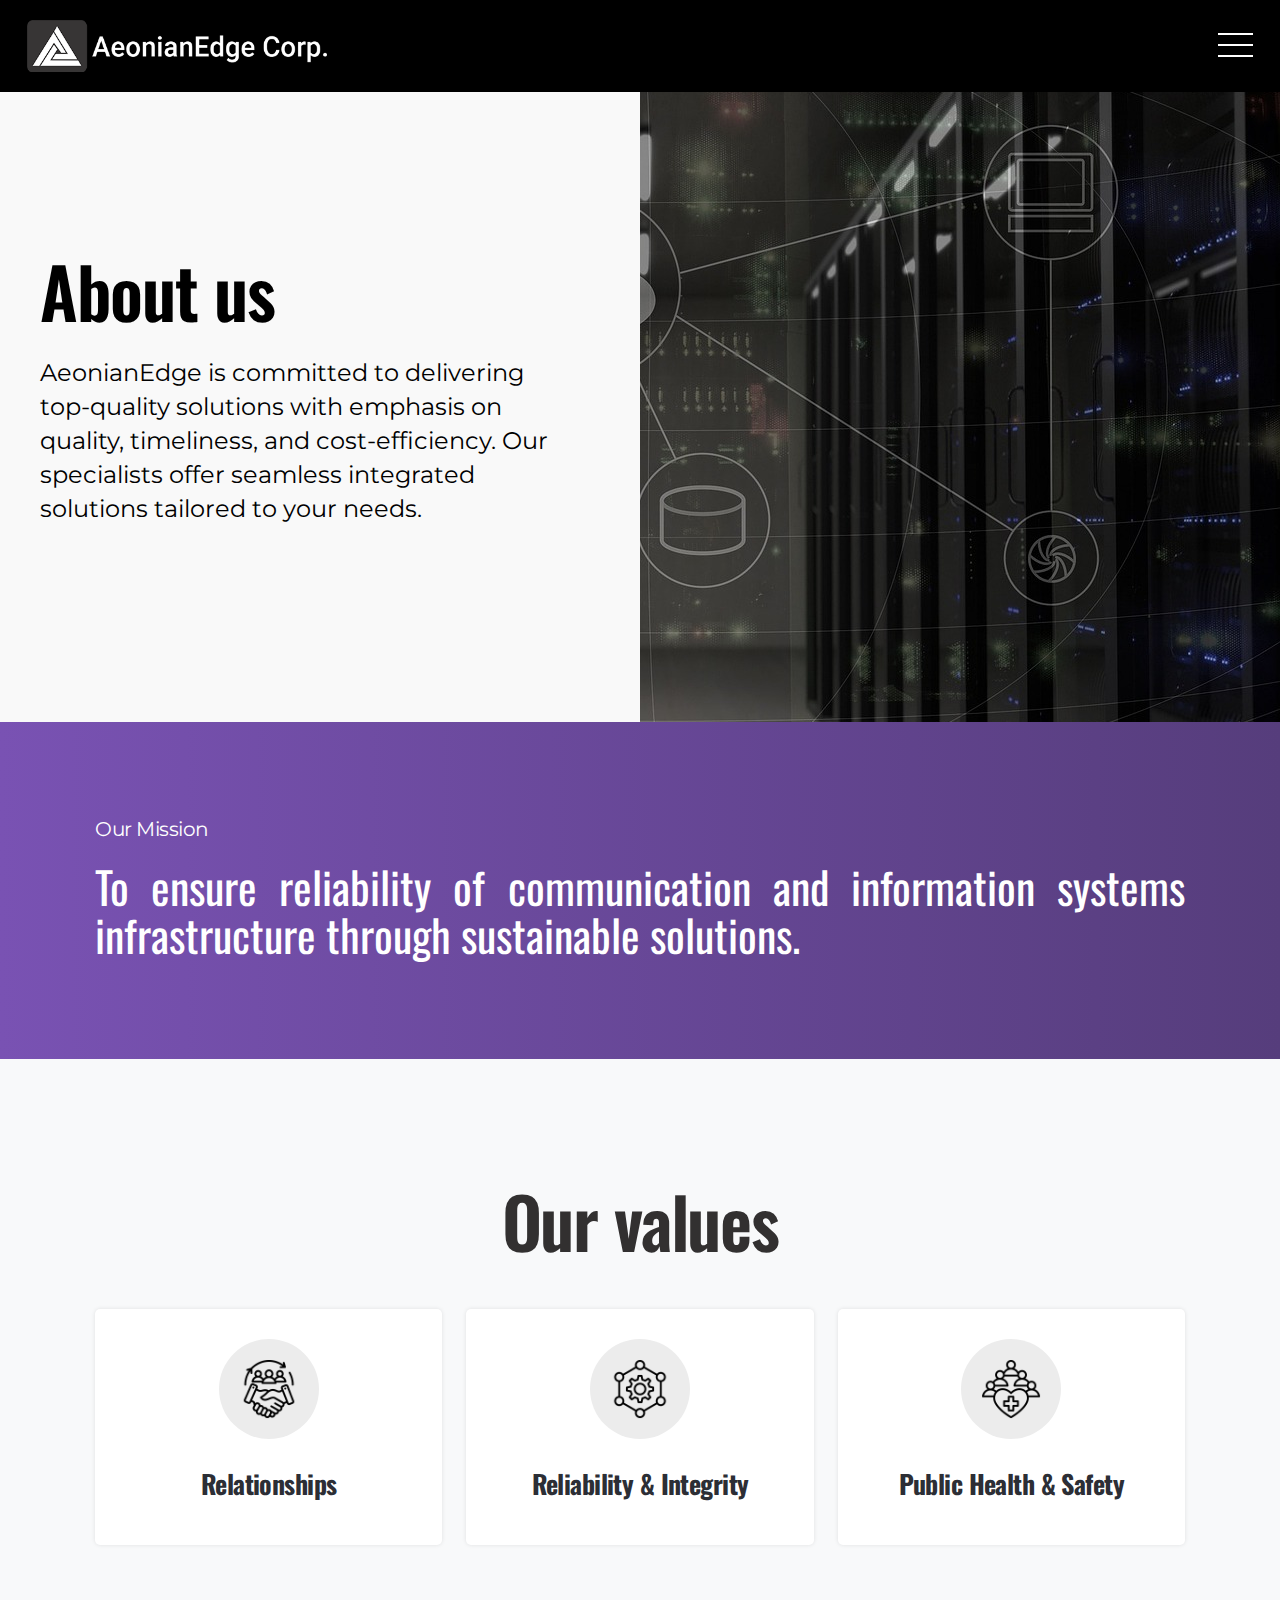
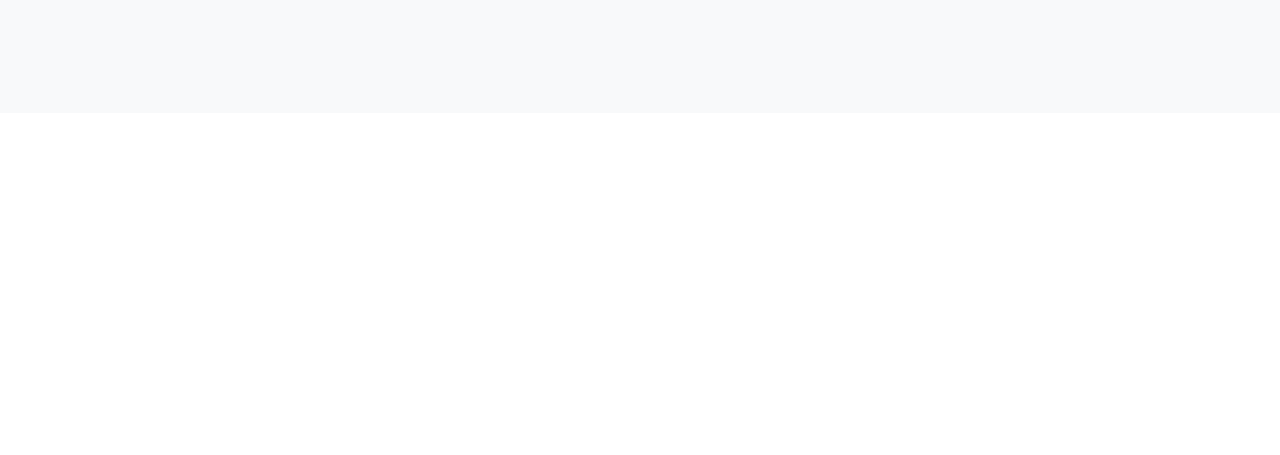
==== aboutus.html @ ddc3187a "change" ====
<!DOCTYPE html>
<html lang="en">
<head>
    <title>Aeonianedge</title>
    <meta charset="UTF-8">
    <meta name="description" content="Aeonianedge">
    <meta name="keywords" content="HTML,CSS,XML,JavaScript">
    <meta name="viewport" content="width=device-width, initial-scale=1">
    <link rel="shortcut icon" href="assets/img/favicon.png" type="image/x-icon">


    <!-- Bootstrap Css -->
    <link href="assets/css/bootstrap.min.css" rel="stylesheet">

    <!-- Gallery Css -->
    <link href="assets/css/baguetteBox.min.css" rel="stylesheet">

    <!-- Fontawesome Css -->
    <link href="assets/css/fontawesome.css" rel="stylesheet">

    <!-- Owl Carousel -->
    <link rel="stylesheet" href="assets/css/owl.theme.default.min.css">
    <link rel="stylesheet" href="assets/css/owl.carousel.min.css">


    <!--Animation Css-->
    <link href="assets/css/animate.min.css" rel="stylesheet" type="text/css">

    <!--Custom Css-->
    <link href="assets/css/style.css" rel="stylesheet" type="text/css">

</head>
<body>

<!-- Header start -->
<header class="main-header">

    <div class="header-top">
        <div class="container-fluid">
        <div class="row align-items-center">
            <div class="col-8">
                <div class="header-logo">
                    <a href="index.html">
                        <img src="assets/img/logo.png" alt="logo" class="img-fluid" width="300">
                    </a>
                </div>
            </div>
            <div class="col-4">
                <div class="header-menu-btn">
                    <div class="button_container" id="toggle">
                        <span class="top"></span><span class="middle"></span><span class="bottom"></span>
                    </div>
                </div>
            </div>
        </div>
    </div>
    </div>

    <div class="overlay" id="overlay">
        <nav class="overlay-menu">
            <ul class="menu-ul">
                <li><a class="active" href="aboutus.html">About us</a></li>
                <li><a href="projects.html">Projects</a></li>


                <li class="dropdown">
                    <a class="dropdown-toggle" type="button" id="dropdownMenuButton1" data-bs-toggle="dropdown" aria-expanded="false">
                        Sectors
                    </a>
                    <ul class="dropdown-menu" aria-labelledby="dropdownMenuButton1">
                        <li><a class="dropdown-item" href="projects.html">All</a></li>
                        <li><a class="dropdown-item" href="infrastructure.html">Infrastructure</a></li>
                        <li><a class="dropdown-item" href="project-management.html">Project Management</a></li>
                    </ul>
                </li>

                <li><a href="careers.html">Careers</a></li>
                <li><a href="contact.html">Contact Us</a></li>
            </ul>
        </nav>
    </div>
</header>
<!-- Header end -->

<!-- About Banner Section Start -->
<section class="banner-section page-banner-section">
     <div class="carousel-div wow fadeIn" style="background-image: url('assets/img/aboutus.jpg'); background-position: center center">
        <div class="carousel-content">
            <h1 class="text-white">
                About us
            </h1>
            <p class="text-white">
                AeonianEdge is committed to delivering top-quality solutions with emphasis on quality,
                timeliness, and cost-efficiency. Our specialists offer seamless integrated solutions
                tailored to your needs.
            </p>
        </div>
    </div>
</section>
<!-- Banner Section End -->

<!-- Our purpose Section -->
<section class="our-purpose-section py-70 primary-gradient">
    <div class="container">
        <div class="row">
            <div class="col-md-12">
                <div class="ops-content">
                    <p class="text-white sub-title">Our Mission</p>
                    <h2 class="text-white">
                        To ensure reliability of communication and information systems infrastructure
                        through sustainable solutions.
                    </h2>
                </div>
            </div>
        </div>
    </div>
</section>
<!-- Our purpose Start -->

<!-- Our Values Section Start -->
<section class="our-values-section bg-light py-70">
    <div class="container">
        <div class="row align-items-center mb-4 mb-md-5">
            <div class="col-md-12">
                <h2 class="title-h2 dark-title mb-4 text-center">
                    Our
                    values
                </h2>

            </div>
            <div class="col-md-12">
                <div class="row justify-content-center">

                    <div class="col-sm-6 col-md-4 mt-4">
                        <div class="our-values-card">
                        <div class="ovc-head">
                            <div class="ovc-icon">
                                <img src="assets/img/ov-icon1.png" class="img-fluid" alt="icon">
                            </div>
                            <div class="ovc-content">
                                <h3>Relationships</h3>

                            </div>
                        </div>
                    </div>
                    </div>
                    <div class="col-sm-6 col-md-4 mt-4">
                        <div class="our-values-card">
                        <div class="ovc-head">
                            <div class="ovc-icon">
                                <img src="assets/img/ov-icon2.png" class="img-fluid" alt="icon">
                            </div>
                            <div class="ovc-content">
                                <h3>Reliability & Integrity
                                </h3>

                            </div>
                        </div>
                    </div>
                    </div>
                    <div class="col-sm-6 col-md-4 mt-4">
                        <div class="our-values-card">
                        <div class="ovc-head">
                            <div class="ovc-icon">
                                <img src="assets/img/ov-icon3.png" class="img-fluid" alt="icon">
                            </div>
                            <div class="ovc-content">
                                <h3>Public Health & Safety
                                </h3>
                            </div>
                        </div>
                    </div>
                    </div>
                </div>
            </div>
        </div>

    </div>
</section>
<!-- Our Values Section End -->





<!-- Footer Section Start -->
<footer class="main-footer wow fadeInUp">
    <div class="container">
        <div class="top-footer">
            <div class="row">
                <div class="col-md-6">
                    <div class="footer-logo">
                        <a href="index.html">
                            <img src="assets/img/logo.png" width="300" class="img-fluid">
                        </a>
                    </div>
                </div>
                <div class="col-md-6">
                    <div class="footer-social">
                        <div class="footer-social-div d-flex gap-3 justify-content-end">
                            <a href="#"><i class="fab fa-linkedin"></i></a>
                        </div>
                    </div>
                </div>
            </div>
        </div>
        <div class="bottom-footer">
            <div class="footer-link">
                <div class="row">
                    <div class="col-md-4">
                        <ul class="footer-link-ul">
                            <li><a href="careers.html">Careers</a></li>
                            <li><a href="contact.html">Contact Us</a></li>
                        </ul>
                    </div>
                    <div class="col-md-8">
                        <p class="text-white address-tag text-center text-md-end mt-2 mt-md-0">
                            <i class="fas fa-map-marker-alt me-2"></i> 74 Hepscott Terrace, Toronto, Ontario, M1W 1E1
                        </p>
                    </div>
                </div>
            </div>
            <div class="bottom-term-div">
                <div class="row">
                    <div class="col-md-12">
                        <ul class="footer-link-ul">
                            <li>© aeonianedge 2024</li>

                        </ul>
                    </div>

                </div>
            </div>
        </div>
    </div>
</footer>
<!-- Footer Section End -->

</body>

<script src="assets/js/jquery-3.6.0.js"></script>
<script src="assets/js/baguetteBox.min.js"></script>
<script src="assets/js/bootstrap.bundle.min.js"></script>
<script src="assets/js/owl.carousel.min.js"></script>
<script src="assets/js/wow.min.js"></script>
<script src="assets/js/custom.js"></script>


</html>
---- assets/css/baguetteBox.min.css ----
/*!
 * baguetteBox.js
 * @author  feimosi
 * @version 1.8.1
 * @url https://github.com/feimosi/baguetteBox.js
 */#baguetteBox-overlay{display:none;opacity:0;position:fixed;overflow:hidden;top:0;left:0;width:100%;height:100%;z-index:1000000;background-color:#222;background-color:rgba(0,0,0,.8);-webkit-transition:opacity .5s ease;transition:opacity .5s ease}#baguetteBox-overlay.visible{opacity:1}#baguetteBox-overlay .full-image{display:inline-block;position:relative;width:100%;height:100%;text-align:center}#baguetteBox-overlay .full-image figure{display:inline;margin:0;height:100%}#baguetteBox-overlay .full-image img{display:inline-block;width:auto;height:auto;max-height:100%;max-width:100%;vertical-align:middle;-moz-box-shadow:0 0 8px rgba(0,0,0,.6);box-shadow:0 0 8px rgba(0,0,0,.6)}#baguetteBox-overlay .full-image figcaption{display:block;position:absolute;bottom:0;width:100%;text-align:center;line-height:1.8;white-space:normal;color:#ccc;background-color:#000;background-color:rgba(0,0,0,.6);font-family:sans-serif}#baguetteBox-overlay .full-image:before{content:"";display:inline-block;height:50%;width:1px;margin-right:-1px}#baguetteBox-slider{position:absolute;left:0;top:0;height:100%;width:100%;white-space:nowrap;-webkit-transition:left .4s ease,-webkit-transform .4s ease;transition:left .4s ease,-webkit-transform .4s ease;transition:left .4s ease,transform .4s ease;transition:left .4s ease,transform .4s ease,-webkit-transform .4s ease,-moz-transform .4s ease}#baguetteBox-slider.bounce-from-right{-webkit-animation:bounceFromRight .4s ease-out;animation:bounceFromRight .4s ease-out}#baguetteBox-slider.bounce-from-left{-webkit-animation:bounceFromLeft .4s ease-out;animation:bounceFromLeft .4s ease-out}@-webkit-keyframes bounceFromRight{0%,100%{margin-left:0}50%{margin-left:-30px}}@keyframes bounceFromRight{0%,100%{margin-left:0}50%{margin-left:-30px}}@-webkit-keyframes bounceFromLeft{0%,100%{margin-left:0}50%{margin-left:30px}}@keyframes bounceFromLeft{0%,100%{margin-left:0}50%{margin-left:30px}}.baguetteBox-button#next-button,.baguetteBox-button#previous-button{top:50%;top:calc(50% - 30px);width:44px;height:60px}.baguetteBox-button{position:absolute;cursor:pointer;outline:0;padding:0;margin:0;border:0;-moz-border-radius:15%;border-radius:15%;background-color:#323232;background-color:rgba(50,50,50,.5);color:#ddd;font:1.6em sans-serif;-webkit-transition:background-color .4s ease;transition:background-color .4s ease}.baguetteBox-button:focus,.baguetteBox-button:hover{background-color:rgba(50,50,50,.9)}.baguetteBox-button#next-button{right:2%}.baguetteBox-button#previous-button{left:2%}.baguetteBox-button#close-button{top:20px;right:2%;right:calc(2% + 6px);width:30px;height:30px}.baguetteBox-button svg{position:absolute;left:0;top:0}.baguetteBox-spinner{width:40px;height:40px;display:inline-block;position:absolute;top:50%;left:50%;margin-top:-20px;margin-left:-20px}.baguetteBox-double-bounce1,.baguetteBox-double-bounce2{width:100%;height:100%;-moz-border-radius:50%;border-radius:50%;background-color:#fff;opacity:.6;position:absolute;top:0;left:0;-webkit-animation:bounce 2s infinite ease-in-out;animation:bounce 2s infinite ease-in-out}.baguetteBox-double-bounce2{-webkit-animation-delay:-1s;animation-delay:-1s}@-webkit-keyframes bounce{0%,100%{-webkit-transform:scale(0);transform:scale(0)}50%{-webkit-transform:scale(1);transform:scale(1)}}@keyframes bounce{0%,100%{-webkit-transform:scale(0);-moz-transform:scale(0);transform:scale(0)}50%{-webkit-transform:scale(1);-moz-transform:scale(1);transform:scale(1)}}
---- assets/css/style.css ----
/*@import url('https://fonts.googleapis.com/css2?family=Volkhov:ital,wght@0,400;0,700;1,400;1,700&display=swap');*/
@import url('https://fonts.googleapis.com/css2?family=Inter:wght@100..900&display=swap');
@import url('https://fonts.googleapis.com/css2?family=Montserrat:ital,wght@0,100..900;1,100..900&display=swap');
@import url('https://fonts.googleapis.com/css2?family=Oswald:wght@200..700&display=swap');
:root {
    --primary-color: #7952b3;
    --secondary-color: #DBDBDB;
    --dark-color: #323030;
    --lightbg-color: #ececec;
    --primary-font: 'Montserrat', sans-serif;
    /*--secondart-font: 'Volkhov', serif;*/
    --secondart-font: "Oswald", sans-serif;;
    /*--secondart-font: 'Inter', sans-serif;*/
    --section-gradient: linear-gradient(90deg,#0164A7 0%,#1C355E 100%);
}

body {
    background-color: #ffffff;
    color: #2c2e35;
    font-family: var(--primary-font);
    font-weight: 400;
    font-size: 16px;
    line-height: 24px;
}
.secondary-font {
    font-family: var(--secondart-font);
}
.primary-gradient {
    background: linear-gradient(90deg,#7952b3 0%,#563d7c 100%);
}
.bg-light {
    background-color: var(--lightbg-color);
}
* {
    margin: 0;
    padding: 0;
    border: 0;
}
a {
    text-decoration: none;
}
a,a:focus {
    outline: 0;
}
ul {
    margin: 0;
    padding: 0;
}
p {
    margin: 0;
}
.dark-title {
    color: var(--dark-color)!important;
}
.light {
    font-weight: 300!important;
}
.regular {
    font-weight: 400!important;
}
.medium {
    font-weight: 500!important;
}
.semibold {
    font-weight: 600!important;
}
.bold {
    font-weight: 700!important;
}
.font-13 {
    font-size: 13px!important;
}
.font-14 {
    font-size: 14px!important;
}
.secondary-bg {
    background-color: var(--secondary-color);
}
.secondary-color {
    color: var(--secondary-color)!important;
}
.text-black {
    color: #000000!important;
}
.top-page-padding {
    padding-top: 135px;
}
.btn-white {
    background-color: #ffffff;
    padding: 12px 30px;
}
.btn-white:hover {
    background-color: #000000;
    color:#ffffff;
}
.btn-custom-outline {
    background-color: #DEA52C;
    padding: 12px 30px;
    color: #ffffff;
    border: 1px solid #ffffff;
}
.default-padding {
    padding: 70px 0;
}
h1, h2, h3, h4, h5, h6 {
    margin: 0;
    font-family: var(--secondart-font);
    font-weight: 600!important;
}
.hover:hover {
    color: var(--primary-color) !important;
}
.pb-top {
    border-top: 5px solid var(--primary-color);
}
.form-control {
    background-color: #ffffff;
}


input.form-control, select.form-control {
    height: 50px;
}

select {
    background-image: url("../img/select-arrow.svg");
    background-size: 15px;
    background-position: right 15px center;
    background-repeat: no-repeat;
    height: 50px;
}
/* Header Start */

.main-header {
    padding: 20px 15px;
    position: relative;
    top: 0;
    z-index: 99;
    left: 0;
    right: 0;
    background-color: #000000;
}
.main-header .container a {
    display: inline-block;
    position: relative;
    text-align: center;
    color: #000000;
    text-decoration: none;
    font-size: 20px;
    overflow: hidden;
    top: 5px;
}
.main-header  .container a:after {
    content: '';
    position: absolute;
    background: #000000;
    height: 2px;
    width: 0%;
    transform: translateX(-50%);
    left: 50%;
    bottom: 0;
    transition: .35s ease;
}
.container a:hover:after, .container a:focus:after, .container a:active:after {
    width: 100%;
}



.main-header  .button_container {
    position: relative;
    top: 0;
    right: 0;
    height: 27px;
    width: 35px;
    cursor: pointer;
    z-index: 100;
    transition: opacity .25s ease;
    margin-left: auto;
}
.main-header  .button_container:hover {
    opacity: .7;
}
.main-header  .button_container.active .top {
    transform: translateY(11px) translateX(0) rotate(45deg);
    background: #FFF;
}
.main-header  .button_container.active .middle {
    opacity: 0;
    background: #FFF;
}
.main-header  .button_container.active .bottom {
    transform: translateY(-11px) translateX(0) rotate(-45deg);
    background: #FFF;
}
.main-header .button_container span {
    background: #ffffff;
    border: none;
    height: 2px;
    width: 100%;
    position: absolute;
    top: 0;
    left: 0;
    transition: all .35s ease;
    cursor: pointer;
}
.main-header  .button_container span:nth-of-type(2) {
    top: 11px;
}
.main-header  .button_container span:nth-of-type(3) {
    top: 22px;
}

.main-header .overlay {
    position: fixed;
    background: #323030;
    top: 0;
    right: 0;
    width: 100%;
    height: 0;
    opacity: 0;
    visibility: hidden;
    transition: opacity .35s, visibility .35s, width .35s;
    overflow: hidden;

}
.main-header .overlay-menu {
    padding: 100px 20px 0 20px;
    overflow-y: scroll;
}
.main-header .overlay.open {
    opacity: 1;
    visibility: visible;
    height: 100%;
    max-width: 500px;
    overflow: auto;
    box-shadow: 0 0 10px 0 rgba(0,0,0,0.9);
    padding: 25px;
}
.custom-link {
    position: absolute;
    left: 0;
    top: 0;
    bottom: 0;
    z-index: 1;
    right: 0;
    background-color: transparent;
}
.project-text h2 .text-white {
    position: relative;
    z-index: 2;
}
/*.main-header ul li::after {
    content: "";
    background: var(--primary-color);
    !*opacity: .3;*!
    position: absolute;
    bottom: 0;
    left: 0;
    max-width: 0;
    height: 3px;
    width: 0;
    margin: auto;
    display: block;
    right: 0;
}
.main-header ul li:hover:after {
    max-width: 400px;
    width: 100%;
    transition: 0.3s;
}*/
.main-header  .overlay.open li {
    animation: fadeInRight .5s ease forwards;
    animation-delay: .35s;
}
.main-header  .overlay.open li:nth-of-type(2) {
    animation-delay: .4s;
}
.main-header  .overlay.open li:nth-of-type(3) {
    animation-delay: .45s;
}
.main-header  .overlay.open li:nth-of-type(4) {
    animation-delay: .50s;
}

.main-header .overlay .menu-ul {
    list-style: none;
    padding: 0;
    margin: 0 auto;
    display: block;
    position: relative;
    height: auto;
}
.main-header .overlay ul li a {
    display: block;
}
.main-header .overlay .menu-ul .active {
    color: var(--primary-color);
    background-color: transparent;
}
.main-header .overlay ul li {
    position: relative;
    display: block;
    margin-bottom: 10px;
    padding: 10px 0 20px 0;
    position: relative;
    text-align: left;
}
.main-header .overlay ul li a::before {
    content: "";
    width: 100%;
    background-color: transparent;
    position: absolute;
    left: 0;
    bottom: 0;
    border-radius: 0;
    height: 3px;
    margin: 0;
    transition: 0.3s;
}
.main-header .overlay ul li a::after {
    content: "";
    width: 0;
    background-color: rgba(255,255,255,0.2);
    position: absolute;
    left: 0;
    bottom: 0;
    border-radius: 0;
    height: 3px;
    border: none;
    margin: 0;
    transition: 0.3s;
}
.main-header .overlay ul li a:hover:after {
    background-color: var(--primary-color);
    width: 100%;
    transition: 0.3s;
}
.main-header .overlay ul li a.active:after {
    background-color: var(--primary-color);
    width: 100%;
}
.main-header .overlay ul li.dropdown::after {
    display: inline-block;
    content: "";
    font-family: 'Font Awesome 5 Free';
    font-weight: 900;
    color: rgba(255,255,255,0.2);
    position: absolute;
    right: 0;
    font-size: 20px;
    top: 12px;
}
.main-header .overlay ul li:hover.dropdown::after {
    color: var(--primary-color);
}
.main-header .overlay ul li.dropdown ul li {
    border-bottom: none;
}
.main-header .overlay ul li a {
    color: #fff;
    font-family: "Montserrat",sans-serif;
    font-size: 24px;
    line-height: 1.3076923077;
    font-weight: 400;
    letter-spacing: -.5px;
    text-transform: uppercase;
}
.main-header .overlay ul li a:hover {
    color: var(--primary-color);
}
.main-header .dropdown-menu {
    background-color: transparent;
    position: relative !important;
    transform: translate(0px, 0px) !important;
    border: none;
}
.main-header ul li li {
    padding: 3px 0 3px 0 !important;
}
.main-header ul li .dropdown-menu li a {
    font-size: 1.375rem;
    line-height: 28px;
    letter-spacing: -.41px;
    text-transform: none;
    padding: 0;
}
.main-header ul li .dropdown-menu li a:hover {
    background-color: transparent;
    color: var(--primary-color);
}
.main-header .overlay ul li.dropdown ul li:last-child a:before {
    display: none;
}
.main-header .overlay ul li.dropdown ul li:last-child a:after {
    display: none;
}
.fixed-header {
    position: fixed;
    background-color: #000000;
    padding: 25px 30px;
    z-index: 99999;
    border-bottom: 2px solid var(--dark-color);
}
.fixed-header .header-logo {
    max-width: 200px;
}
@keyframes fadeInRight {
    0% {
        opacity: 0;
        left: 20%;
    }
    100% {
        opacity: 1;
        left: 0;
    }
}
/* Header End */

.banner-section .owl-theme .owl-dots .owl-dot span {
    width: 14px;
    height: 14px;
    background-color: transparent;
    border: 1px solid #ffffff;
}
.banner-section .owl-theme .owl-dots {
    position: absolute;
    left: 68px;
    bottom: 5%;
    display: flex;
    /* justify-content: end; */
    right: 0;
    padding: 0 25px;
}
.banner-section .owl-theme .owl-dots .active span {
    background-color: #ffffff;
}

.page-banner-section .carousel-div {
    height: 70vh;
}
.carousel-div {
    height: 100vh;
    background-size: cover;
    background-position: bottom right;
    background-repeat: no-repeat;
    position: relative;
}

.carousel-div::after {
    content: "";
    background: #000;
    opacity: .7;
    height: 100%;
    position: absolute;
    top: 0;
    left: 0;
    right: 0;
}
.carousel-content h1 {
    font-size: 70px;
    font-weight: 400;
    letter-spacing: -1.31px;
    line-height: 82px;
    margin-bottom: 25px;
}
.carousel-content h1 span {
    margin-bottom: 0;
    display: inline-block;
    background-color: #ffffff;
    color: var(--dark-color);
    padding: 0 10px 5px;
    margin-top: 10px;
}
.carousel-content p {
    font-size: 24px;
    letter-spacing: 0;
    line-height: 34px;
    max-width: 90%;
    margin-bottom: 40px;
}
.home-banner-section .carousel-content p {
    font-size: 24px;
    letter-spacing: 0;
    line-height: 34px;
    max-width: 500px;
    margin-bottom: 40px;
}
.slider-btn {
    position: relative;
    font-size: 12px;
    letter-spacing: .5px;
    line-height: 29.5px;
    text-transform: uppercase;
    padding-right: 20px;
    color: #ffffff;
    background-color: var(--primary-color);
    padding: 10px 19px;
    border-radius: 5px;
}
.slider-btn:after {
    content: "\f054";
    font-family: 'Font Awesome 5 Free';
    font-weight: 900;
    margin-left: 10px;
}
.slider-btn:hover {
    color: #ffffff;
}
.carousel-content {
    height: 100%;
    display: flex;
    flex-direction: column;
    align-items: center;
    justify-content: center;
    padding: 60px 30px 60px 40px;
    max-width: 100%;
    /* background-color: rgba(0,0,0,0.5); */
    position: relative;
    z-index: 1;
    text-align: center;
}
.home-banner-section .carousel-content {
    height: 100%;
    display: flex;
    flex-direction: column;
    align-items: start;
    justify-content: center;
    padding: 60px 30px 60px 100px;
    max-width: 100%;
    /* background-color: rgba(0,0,0,0.5); */
    position: relative;
    z-index: 1;
    text-align: left;
}
.section-btn {
    position: relative;
    font-size: 12px;
    letter-spacing: .5px;
    line-height: 29.5px;
    text-transform: uppercase;
    padding-right: 20px;
    color: #ffffff;
}
.section-btn:after {
    content: "\f054";
    font-family: 'Font Awesome 5 Free';
    font-weight: 900;
    margin-left: 10px;
}
.sub-title {
    padding-top: 15px;
    color: #fff;
    font-size: 20px;
    line-height: 1.2916666667;
    letter-spacing: -.48px;
    margin-bottom: 20px;
}
.ops-content h2 {
    font-size: 44px;
    line-height: 48px;
    /* letter-spacing: -.94px; */
    margin-bottom: 20px;
    font-weight: 400 !important;
    text-align: justify;
}

.py-70 {
    padding: 120px 0;
}
.our-purpose-section {
    padding: 80px 0;
}
.title-h2 {
    font-size: 70px;
    line-height: 1.1714285714;
    letter-spacing: -1.31px;
    color: var(--dark-color);
}
.section-btn {
    background-color: var(--primary-color);
    padding: 15px 15px;
    border-radius: 5px;
}
.section-btn:hover {
    color: #ffffff;
}
.feature-project-section {
    background-color: var(--dark-color);
}
.project-card {
    position: relative;
    height: 380px;
    overflow: hidden;
}
a .project-card:hover .project-text h2 .custom-text-link {
    color: var(--primary-color)!important;
}
a .project-card:hover .project-text h2 {
    color: var(--primary-color)!important;
}
.project-img {
    height: 100%;
}
.project-img img{
    height: 100%;
    width: 100%;
    object-fit: cover;
}
.main-header .overlay ul li.dropdown ul a {
    padding-bottom: 0;
    font-size: 18px;

}
.main-header .overlay ul li.dropdown ul li:last-child {
    margin-bottom: 0;
}
.main-header .overlay ul li.dropdown ul {
    padding-bottom: 0;
}
.project-card:hover .project-img img {
    -webkit-transform: scale(1.07);
    -ms-transform: scale(1.07);
    transform: scale(1.07);
    -webkit-transition: 0.1s ease-out;
    transition: 0.1s ease-out;
    -webkit-transition-delay: 0s;
    transition-delay: 0s;
}

.project-card .project-text {
    position: absolute;
    bottom: 0;
    left: 0;
    width: 100%;
    -webkit-transition: all 0.25s ease-in-out;
    transition: all 0.25s ease-in-out;
    -webkit-transform: translateY(36px);
    -ms-transform: translateY(36px);
    transform: translateY(0);
    z-index: 200;
    padding: 32px 32px 12px 32px;
}
.project-card:hover .project-text {
    -webkit-transform: translateY(0);
    -ms-transform: translateY(0);
    transform: translateY(0);
}
.project-text .project-category {
    display: block;
    font-size: 20px;
    line-height: 1.5;
    color: #fff;
    margin-bottom: 16px;
}

.project-text h2 {
    margin-bottom: 16px;
    min-height: 64px;
    font-size: 26px;
    letter-spacing: -1px;
}
.project-text h2 a:hover {
    color: var(--primary-color)!important;
}
.view-project-btn {
    position: relative;
    font-size: 12px;
    letter-spacing: .5px;
    line-height: 29.5px;
    text-transform: uppercase;
    padding-right: 20px;
    color: #ffffff;
}
.view-project-btn:after {
    content: "\f054";
    font-family: 'Font Awesome 5 Free';
    font-weight: 900;
    margin-left: 10px;
}
.project-card::after {
    content: "";
    position: absolute;
    bottom: 0;
    left: 0;
    right: 0;
    height: 100%;
    /*background: -webkit-gradient(linear,left bottom,left top,color-stop(0,#000),to(transparent));*/
    background: rgba(0,0,0,0.5);
}
.wwd-card {
    background-color: #ffffff;
    padding: 30px;
    display: flex;
    gap: 25px;
    height: 100%;
    border-radius: 15px;
    /* border: 2px solid var(--primary-color); */
    /*box-shadow: 0 0 10px 0 rgba(0,0,0,0.1);*/
    flex-direction: column;
}
.wwd-content h3 {
    font-weight: 600;
    margin-bottom: 15px;
    text-align: left;
    font-size: 34px;
}
.wwd-content p {
    text-align: left;

}
.wwd-icon {
    flex: 0 0 90px;
    width: 90px;
    background-color: var(--primary-color);
    height: 90px;
    border-radius: 10px;
    margin: 0;
    padding: 10px;
    align-items: center;
    justify-content: center;
    display: flex;
    border-radius: 50%;
    border: 2px solid var(--primary-color);
}
.wwd-icon img {
    width: 50px;
     -webkit-filter: invert(100%);
     filter: invert(100%);
}
.social-div a {
    font-size: 34px;
}
.publication-content .h4 {
    border-top: solid 1px #fff;
    padding-top: 15px;
    font-size: 24px;
    line-height: 1.2916666667;
    color: #fff;
    font-weight: 600;
    display: block;
    margin-bottom: 30px;
}
.publication-content h2 {
    font-size: 70px;
    line-height: 1.1714285714;
    letter-spacing: -1.31px;
    margin-bottom: 30px;
}
.publication-section {
    background-size: cover;
    background-position: center center;
    background-repeat: no-repeat;
    position: relative;
    padding-top: 150px;
    padding-bottom: 70px;
}
.publication-section::before {
    content: "";
    background: #000;
    opacity: .4;
    z-index: 0;
    height: 100%;
    width: 100%;
    position: absolute;
    left: 0;
    top: 0;
}
.form-btn-div .btn {
    height: 50px;
}
.contact-form {
    max-width: 500px;
}
.acc-img {
    background-color: #fff;
    padding: 15px;
    border-radius: 5px;
    border: 1px solid #d9d9d9;
    overflow: hidden;
}
.acc-img img {
    width: 200px;
    margin: auto;
    display: block;
}
.main-footer {
    padding: 70px 0;
    background-color: #000000;
}
ul.footer-link-ul {
    display: flex;
    gap: 20px;
}
.footer-link-ul li {
    display: block;
    font-size: 14px;
    color: #ffffff;
    position: relative;
}
.footer-link-ul li::after {
    content: "";
    width: 3px;
    height: 3px;
    background-color: #fff;
    position: absolute;
    right: -12px;
    margin: auto;
    border-radius: 50%;
    display: block;
    bottom: 0;
    top: 0;
}
.footer-link-ul li:last-child:after {
    display: none;
}
.footer-link-ul {
    color: #ffffff;
    font-size: 14px;
}
.footer-link-ul a {
    color: #ffffff;
}
.footer-link-ul a:hover {
    color: var(--primary-color);
}
.main-footer .bottom-footer {
    margin-top: 20px;
    padding-top: 40px;
    border-top: solid 1px #fff;
}
.bottom-term-div {
    padding-top: 40px;
}
.footer-social-div a {
    width: 50px;
    height: 50px;
    background-color: #fff;
    color: #000000;
    display: flex;
    align-items: center;
    justify-content: center;
    border-radius: 50%;
    font-size: 32px;
    flex: 0 0 50px;
}
.footer-social-div a:hover {
    background-color: var(--primary-color);
    color: #ffffff;
}

.our-values-section {
    background-color: var(--bs-secondary);
}
.our-values-card {
    background-color: #ffffff;
    padding: 30px;
    height: 100%;
    border-radius: 5px;
    margin: 0;
    text-align: center;
    box-shadow: 0 0 4px 0 rgba(0,0,0,0.1);
}

.ovc-content p {
    font-size: 21px;
    line-height: 1.1904761905;
}
.ovc-content h3 {
    font-size: 26px;
    line-height: 1.1875;
    letter-spacing: -.57px;
    margin-bottom: 15px;
    font-weight: 700 !important;
}
.ovc-icon {
    width: 100px;
    height: 100px;
    margin: 0 auto 30px;
    background-color: var(--lightbg-color);
    border-radius: 50%;
    display: flex;
    align-items: center;
    justify-content: center;
    flex: 0 0 100px;
}
.ovc-icon img {
    width: 60px;
    margin: 0;
}

.our-values-carousel .owl-stage {
    display: flex;
}
.our-values-carousel .owl-item {
    display: flex;
    flex: 1 0 auto;
}
.our-values-carousel .item {
    display: flex;
    flex-direction: column;
}
.our-values-carousel .owl-nav button {
    width: 50px;
    height: 50px;
    background-color: var(--primary-color) !important;
    color: #fff !important;
    border-radius: 50% !important;
}
.our-values-carousel .owl-nav {
    position: absolute;
    left: -35%;
    top: 220px;
    height: 50px;
    margin: auto;
    bottom: 0;
}
.keltbray-section {
    background-size: cover;
    background-position: center center;
    background-repeat: no-repeat;
    position: relative;
    padding-top: 110px;
    padding-bottom: 50px;
}
.keltbray-section::before {
    content: "";
    background: #000;
    opacity: .6;
    z-index: 0;
    height: 100%;
    width: 100%;
    position: absolute;
    left: 0;
    top: 0;
}
.keltbray-box {
    position: relative;
    padding-top: 31px;
    margin-bottom: 60px;
}
.keltbray-box h1{
    font-size: 70px;
    line-height: 1.1714285714;
    letter-spacing: -1.31px;
}
.keltbray-box p{
    font-size: 21px;
    line-height: 1.1904761905;
}
.keltbray-box::before {
    content: "";
    background: #fff;
    position: absolute;
    top: 0;
    left: 0;
    height: 6px;
    width: 100%;
}
.section-bg-title {
    font-size: 50px;
    line-height: 1.08;
    color: #fff;
    letter-spacing: -1.31px;
    margin-bottom: 50px;
}
.container {
    padding-left: 25px;
    padding-right: 25px;
}
.our-people-card .project-text h2{
    min-height: auto;
}
.our-people-card:hover .project-text {
    padding-bottom: 32px;
}
.our-people-title {
    font-size: 21px;
    line-height: 1.4761904762;
}
.invest-section {
    background-size: cover;
    background-position: center center;
    background-repeat: no-repeat;
    position: relative;
    padding-top: 250px;
    padding-bottom: 90px;
}
.invest-section::before {
    content: "";
    background: #000;
    opacity: .4;
    z-index: 0;
    height: 100%;
    width: 100%;
    position: absolute;
    left: 0;
    top: 0;
}
.filter-title {
    color: #707272;
    font-size: 1rem;
}
.filter-section {
    padding: 30px 0;
    background-color: #e9e9e9;
}
.filter-link-ul li a{
    text-transform: uppercase;
    color: #707272;
    font-size: 14px;
    line-height: 18px;
    font-weight: 600;
}
.filter-link-ul {
    display: flex;
    flex-wrap: wrap;
    gap: 35px;
}
.filter-link-ul li {
    display: block;
}
.filter-box {
    display: flex;
    gap: 50px;
}
.filter-link-ul a:hover {
    color: var(--primary-color);
}
.filter-link-ul .active {
    color: var(--primary-color);
}
.project-list-card {
    height: 450px;
}
.contact-list-div {
    display: flex;
    gap: 25px;
    flex-wrap: wrap;
}
.contact-list-div a {
    display: flex;
    gap: 15px;
    align-items: center;
    font-size: 18px;
}
.contact-list-div a:hover {
    color: var(--primary-color)!important;
}
.contact-list-div a:hover i {
    color: #000000;
}
.get-touch-section .contact-list-div a:hover i {
    color: #ffffff!important;
}
.project-left-div {
    background-color: var(--dark-color);
    color: #ffffff;
}
.project-detail-content {
    padding: 90px 120px 60px;
}
.project-left-content {
    padding: 60px 90px 60px 120px;
}
.pd-box p {
    font-size: 21px;
}
.pd-box h6 {
    margin-bottom: 7px;
}
.pd-box {
    margin-bottom: 30px;
}
.capabilities-ul {
    margin-top: 15px;
}
.capabilities-ul li {
    font-size: 21px;
    position: relative;
    display: block;
    margin-bottom: 15px;
    padding-left: 30px;
}
.capabilities-ul li::after {
    content: "";
    width: 20px;
    height: 2px;
    background-color: #ffffff;
    position: absolute;
    left: 0;
    top: 0;
    bottom: 0;
    margin: auto;
}
.project-detail-content h3 {
    font-size: 36px;
    margin-bottom: 20px;
}
.project-detail-content h3 {
    font-size: 36px;
    margin-bottom: 20px;
}
.pd-content-box p {
    font-size: 21px;
    line-height: 28px;
}
.pd-content-box {
    margin-bottom: 40px;
}

.pd-conent-ul li {
    font-size: 21px;
    position: relative;
    display: block;
    margin-bottom: 15px;
    padding-left: 30px;
}
.pd-conent-ul li::after {
    content: "";
    width: 20px;
    height: 2px;
    background-color: #000000;
    position: absolute;
    left: 0;
    top: 13px;
}
.lightboxpreview {
    transition: all .3s linear;
    padding-top:60%;
    cursor:pointer;
    background-size:cover;
}

.lightbox-content {
    max-height:75vh;
    height:75vh;
    width:100%;
    max-width: 1000px;}

.lightbox-close {
    cursor:pointer;
    margin-left: auto;
    position:absolute;
    right:-30px;
    top:-30px;
    color:white;
    font-size: 2rem;
    font-weight: 700;
    line-height: 1;}
.modal_inner_image {
    min-height: 400px;
    z-index: 1000;}
.modal-content {
    width: 100%;}


.modalscale {transform:scale(0);
    opacity:0;}



.lightbox-container, .lightbox-btn, .lightbox-image-wrapper, .lightbox-enabled{transition:all .4s ease-in-out;}
.lightbox_img_wrap {padding-top:65%;
    position:relative;
    overflow:hidden;
}
.lightbox-enabled:hover {
    transform:scale(1.1)
}
.lightbox-enabled {width:100%;
    height:100%;
    position:absolute;
    top:0;
    object-fit:cover;
    cursor:pointer;}

.lightbox-container {width:100vw;
    height:100vh;
    position:fixed;
    top:0;
    left:0;
    display:flex;
    align-items:center;
    justify-content:center;
    background-color:rgba(0,0,0,.6);
    z-index:9999;
    opacity:0;
    pointer-events:none;
}

.lightbox-container.active {
    opacity:1;
    pointer-events:all;
}
.lightbox-image-wrapper {
    display:flex;
    transform:scale(0);
    align-items:center;
    justify-content:center;
    max-width:90vw;
    max-height:90vh;
    position:relative;
}
.lightbox-container.active .lightbox-image-wrapper {transform:scale(1);}
.lightbox-btn, #close {
    color:white;
    z-index:9999999;
    cursor:pointer;
    position:absolute;

    font-size:50px;
}

.lightbox-btn:focus {
    outline:none;
}

.left {left:50px;}
.right {right:50px;}
#close {top:50px;
    right:50px;}

.lightbox-image {
    width:100%;
    -webkit-box-shadow: 5px 5px 20px 2px rgba(0,0,0,0.19);
    box-shadow: 5px 5px 20px 2px rgba(0,0,0,0.19);
    max-height:95vh;
    object-fit:cover;
}
.bg-dark .title-h2 {
    color: #ffffff;
}
@keyframes slideleft {
    33% {transform:translateX(-300px);
        opacity:0;
    }
    66% {transform:translateX(300px);
        opacity:0;
    }
}


.slideleft {
    animation-name: slideleft;
    animation-duration: .5s;
    animation-timing-function: ease;
}
@keyframes slideright {
    33% {transform:translateX(300px);
        opacity:0;}
    66% {transform:translateX(-300px);
        opacity:0;}
}


.slideright{
    animation-name: slideright;
    animation-duration: .5s;
    animation-timing-function: ease;
}

.vacancies-title h1{
    font-size: 50px;
    line-height: 1.24;
    letter-spacing: -1px;
    margin: 0 auto 50px;
}
.vacancies-title p{
    font-size: 17px;
    line-height: 21px;
    margin-bottom: 20px;
}
.vacancies-title {
    max-width: 900px;
    margin: auto;
}
.vacancies-card {
    position: relative;
    background-color: var(--lightbg-color);
    padding: 40px 30px;
    margin-bottom: 0;
    height: 100%;
}
.vacancies-card:hover::before {
    background: var(--primary-color);
}
.vacancies-card::before {
    content: "";
    position: absolute;
    top: 0;
    left: 0;
    width: 100%;
    height: 6px;
    background: #979797;
}
.vacancies-card p{
    color: #000;
    font-size: 18px;
    line-height: 1.2222222222;
    letter-spacing: -.3px;
}
.vacancies-card h3 {
    font-size: 28px;
    line-height: 1.2142857143;
    color: #000;
    margin-bottom: 20px;
    font-family: "Montserrat",sans-serif;
    min-height: 60px;
}
.head-details h4 {
    font-size: 22px;
    line-height: 1.3636363636;
    color: #fff;
    font-family: "Montserrat",sans-serif;
    font-weight: 700;
}
.head-details p {
    margin-top: 8px;
    margin-bottom: 8px;
    font-size: 15px;
    line-height: 1.2;
}
.head-img {
    width: 85px;
    height: 85px;
    flex: 0 0 85px;
    border-radius: 50%;
    overflow: hidden;
}

.head-box {
    display: flex;
    padding-top: 30px;
    margin-top: 30px;
    border-top: solid 1px #979797;
    gap: 20px;
}
.head-card:before {
    display: none;
}
.vc-content-div ul {
    margin-bottom: 10px;
    padding-left: 30px;
}
.vc-content-div p {
    margin-bottom: 10px;
}
.vc-detail-card {
    padding: 0;
    margin-bottom: 30px;
}
.vcd-box {
    border-bottom: 1px solid #eee;
    padding: 15px 25px;
}
.vcd-box:last-child {
    border: none;
}
.vcd-box .h5 {
    font-weight: 600;
    font-size: 18px;
}
.vc-detail-card h3 {
    padding: 15px 25px 15px;
    border-bottom: 1px solid #eee;
}
.apply-card .head-box {
    margin: 0;
    padding: 25px;
    border: none;
}
.ac-head {
    padding: 15px 25px;
    border-bottom: 1px solid #eee;
}
.social-share {
    display: flex;
    gap: 10px;
    align-items: center;
    padding: 0 25px 20px;
}
.social-share a {
    width: 35px;
    height: 35px;
    background-color: var(--primary-color);
    color: #fff;
    display: flex;
    align-items: center;
    justify-content: center;
    border-radius: 50%;
}
.page-banner-section .carousel-content {
    width: 50%;
    background-color: #f9f9f9;
    text-align: left;
    align-items: start;
}
.page-banner-section .carousel-div .carousel-content h1 {
    color: #000000 !important;
    text-align: left;
}
.page-banner-section .carousel-div .carousel-content p {
    color: #000000 !important;
}
.page-banner-section .carousel-div:after {
    display: none;
}
.ops-content {
    max-width: 100%;
}
.contact-section {
    padding: 100px 0;
    background-color: var(--dark-color);
    text-align: center;
    background-image: url("../img/contact-bg.jpg");
    background-size: cover;
    background-position: left top;
}
.contact-section iframe {
    background-color: #ffffff;
    padding: 30px 0;
    border-radius: 10px;
    height: 775px;
}
.iframe-div {
    max-width: 700px;
    margin: auto;
}
/*@media (min-width: 769px) {
    .container {
        max-width: 92vw;
    }
}*/
/*@media screen and (min-width: 1200px) {
    .container {
        max-width: 1320px;
        width: 100%;
    }
}*/
/*@media screen and (min-width: 1600px) {
    .container {
        max-width: 1500px;
        width: 100%;
    }
}*/
.wwd-ul {
    display: flex;
    flex-wrap: wrap;
    gap: 10px;
    margin-top: 15px;
}
.wwd-ul li {
    display: block;
    border: 1px solid var(--primary-color);
    color: var(--primary-color);
    font-size: 14px;
    padding: 2px 15px;
    border-radius: 5px;
    font-weight: 500;
    background-color: #ffffff;
}
.main-header .overlay .menu-ul .dropdown a {
    display: block;
    z-index: 1;
    position: relative;
}
.about-us-section {
    background-color: var(--dark-color);
}
@media screen and (max-width: 1099px) {
    .carousel-content h1{
        font-size: 48px;
        line-height: 58px;
    }
    .carousel-content p {
        font-size: 24px;
        line-height: 32px;
    }
    .apply-card .head-box {
        padding: 15px;
    }
    .social-share {
        padding: 0 15px 15px;
        justify-content: center;
    }
    .ac-head {
        padding: 15px;
    }
    .vcd-box {
        padding: 15px;
    }
    .vc-detail-card h3 {
        padding: 15px;
    }
    .apply-card .head-box {
        flex-direction: column;
        justify-content: center;
        align-items: center;
        text-align: center;
    }
}
@media screen and (max-width: 991px) {
    .carousel-content h1{
        font-size: 36px;
        letter-spacing: -1.16px;
        line-height: 46px;
        margin-bottom: 25px;
    }
    .carousel-content p {
        font-size: 17px;
        letter-spacing: 0;
        line-height: 20px;
    }
    .ops-content h2 {
        font-size: 40px;
        line-height: 50px;
    }
    .py-70 {
        padding: 45px 0;
    }
    .title-h2 {
        font-size: 36px;
    }
    .project-text h2 {
        font-size: 22px;
    }
    .project-card .project-text {
        padding: 15px;
    }
    .project-card {
        height: 250px;
    }
    .wwd-content h3 {
        font-size: 20px;
    }
    .publication-content h2 {
        font-size: 36px;
    }
    .our-values-card {
        padding: 20px;
    }
    .ovc-icon img {
        max-width: 80px;
    }
    .ovc-content h3 {
        font-size: 20px;
    }
    .ovc-content p {
        font-size: 16px;
    }
    .our-values-carousel .owl-nav {
        position: relative;
        left: 0;
        top: 0;
        height: 50px;
        margin: 10px auto 0;
        bottom: 0;
    }
    .keltbray-box h1 {
        font-size: 36px;
        margin-bottom: 15px;
    }
    .home-banner-section .carousel-content p {
        font-size: 17px;
        line-height: 24px;
    }
    .banner-section .owl-theme .owl-dots {
        left: 8px;
    }
}
@media screen and (max-width: 767px) {
    .project-card {
        margin-bottom: 40px;
    }
    .project-card {
        height: 380px;
    }
    .wwd-icon {
        flex: 0 0 80px;
        max-width: 80px;
    }
    .wwd-icon img{
        width: 100%;
    }
    .wwd-card {
        padding: 20px;
        display: flex;
        height: 100%;
        flex-direction: column;
        justify-content: center;
        text-align: center;
        align-items: center;
    }
    ul.footer-link-ul {
        flex-wrap: wrap;
        justify-content: center;
    }
    .bottom-term-div {
        padding-top: 20px;
    }
    .footer-link-ul {
        font-size: 12px;
    }
    .bottom-term-div .footer-link-ul {
        text-align: center;
        justify-content: center;
        gap: 10px;
        flex-direction: column;
    }
    .bottom-term-div .footer-link-ul li:first-child {
        order: 3;
    }
    .bottom-term-div .footer-link-ul li::after {
        display: none;
    }

    .publication-section {
        padding-top: 70px;
        padding-bottom: 70px;
    }
    .footer-logo {
        margin-bottom: 30px;
        text-align: center;
    }
    .footer-social-div {
        justify-content: center !important;
    }
    .our-people-card {
        height: auto;
    }
    .project-left-content {
        padding: 30px;
    }
    .project-detail-content {
        padding: 30px;
    }
    .carousel-content {
        padding: 40px;
    }
    .home-banner-section .carousel-content {
        padding: 40px 20px;
    }
    .pd-content-box p {
        font-size: 18px;
    }
    .pd-content-box p {
        font-size: 16px;
    }
    .pd-conent-ul li {
        font-size: 16px;
    }
    .ops-content h2 {
        font-size: 24px;
        line-height: 34px;
    }
    .sub-title {
        font-size: 18px;
    }
    .main-header .overlay ul li a {
        font-size: 18px;
    }
    .main-header .overlay ul li {
        margin-bottom: 0;
    }
    .banner-section .owl-theme .owl-dots {
        left: 0;
    }
    .page-banner-section .carousel-content {
        width: 100%;
        height: auto;
        padding-bottom: 0;
    }
    .filter-link-ul {
        gap: 10px;
    }
    .filter-box {
        gap: 20px;
        flex-wrap: wrap;
    }
}
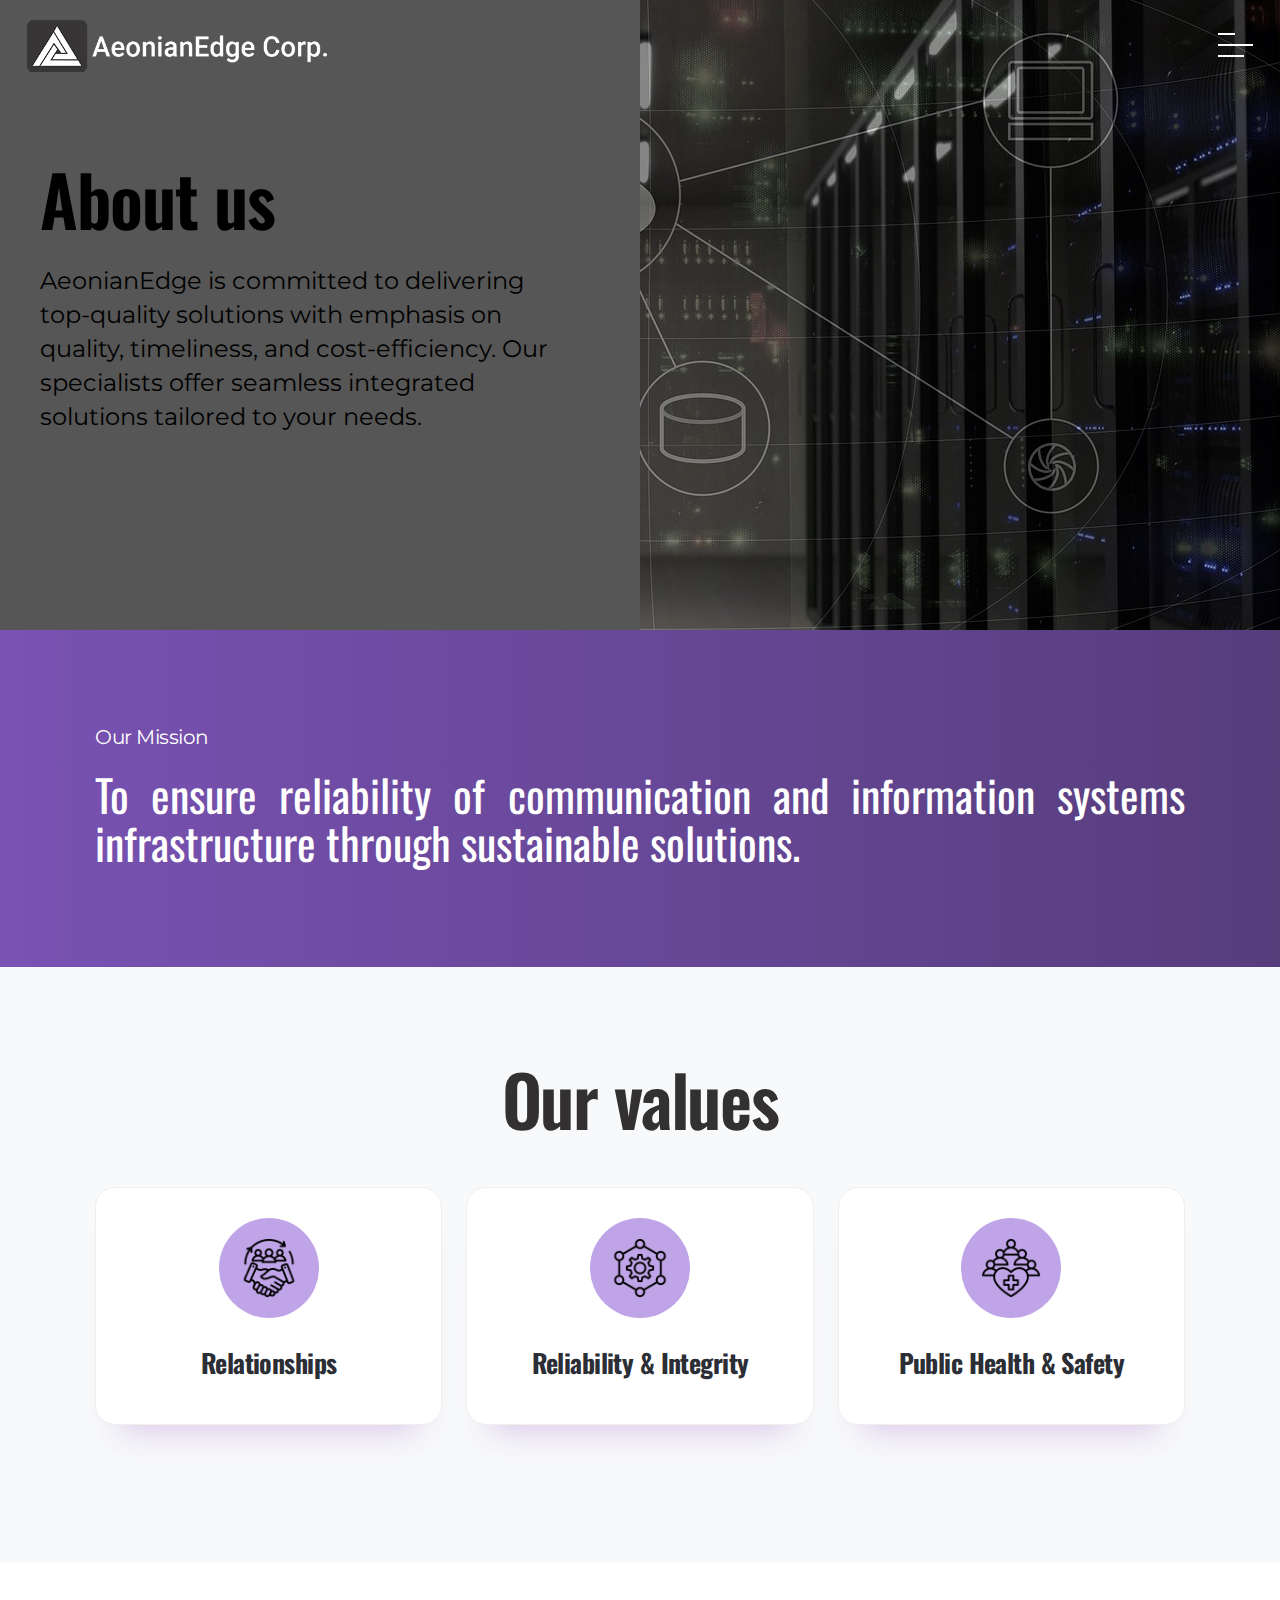
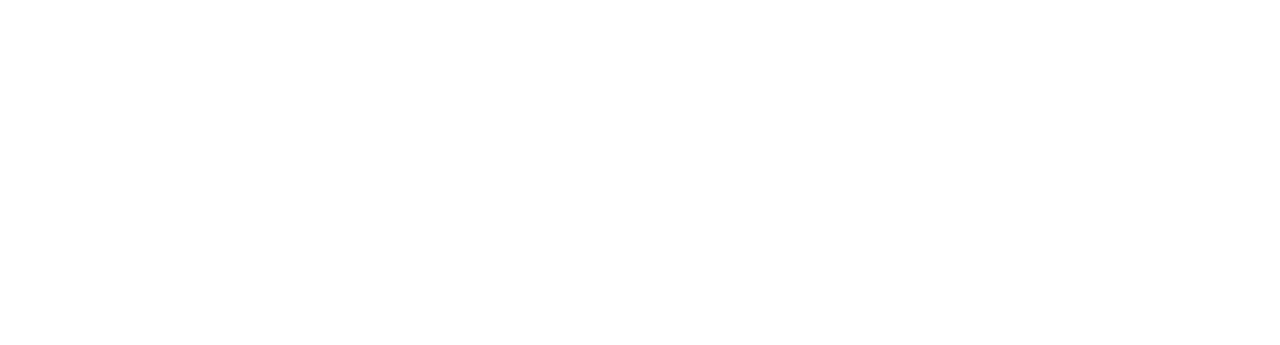
==== commit 41b810e1: "changes" ====
--- a/aboutus.html
+++ b/aboutus.html
@@ -185,47 +185,59 @@
 
 <!-- Footer Section Start -->
 <footer class="main-footer wow fadeInUp">
-    <div class="container">
-        <div class="top-footer">
-            <div class="row">
-                <div class="col-md-6">
+    <div class="container-fluid">
+        <div class="top-footer ">
+            <div class="d-flex justify-content-center">
+                <div class="">
                     <div class="footer-logo">
                         <a href="index.html">
                             <img src="assets/img/logo.png" width="300" class="img-fluid">
                         </a>
                     </div>
                 </div>
-                <div class="col-md-6">
+                <!-- <div class="col-md-6">
                     <div class="footer-social">
                         <div class="footer-social-div d-flex gap-3 justify-content-end">
-                            <a href="#"><i class="fab fa-linkedin"></i></a>
-                        </div>
-                    </div>
-                </div>
+                            <a href="https://www.linkedin.com/company/aeonianedge/"><i
+                                    class="fab fa-linkedin"></i></a>
+                        </div>
+                    </div>
+                </div> -->
             </div>
         </div>
         <div class="bottom-footer">
             <div class="footer-link">
-                <div class="row">
-                    <div class="col-md-4">
+                <div class="d-flex justify-content-center m-3">
+                    <div class="">
                         <ul class="footer-link-ul">
                             <li><a href="careers.html">Careers</a></li>
                             <li><a href="contact.html">Contact Us</a></li>
                         </ul>
                     </div>
-                    <div class="col-md-8">
-                        <p class="text-white address-tag text-center text-md-end mt-2 mt-md-0">
-                            <i class="fas fa-map-marker-alt me-2"></i> 74 Hepscott Terrace, Toronto, Ontario, M1W 1E1
-                        </p>
-                    </div>
-                </div>
-            </div>
-            <div class="bottom-term-div">
-                <div class="row">
-                    <div class="col-md-12">
-                        <ul class="footer-link-ul">
+
+                </div>
+                <div class="d-flex justify-content-center pb-65">
+                    <p class="text-white address-tag text-center text-md-end mt-2 mt-md-0">
+                        <i class="fas fa-map-marker-alt me-2"></i> 74 Hepscott Terrace, Toronto,
+                        Ontario, M1W 1E1
+                    </p>
+                </div>
+            </div>
+            <div class="bottom-term-div bottom-term-div-new">
+                <div>
+                    <div>
+                        <ul class="footer-link-ul d-flex justify-content-between align-items-center">
                             <li>© aeonianedge 2024</li>
-
+                            <li>
+                                <div>
+                                    <div class="footer-social">
+                                        <div class="footer-social-div d-flex gap-3 justify-content-end">
+                                            <a href="https://www.linkedin.com/company/aeonianedge/"><i
+                                                    class="fab fa-linkedin"></i></a>
+                                        </div>
+                                    </div>
+                                </div>
+                            </li>
                         </ul>
                     </div>
 
--- a/assets/css/style.css
+++ b/assets/css/style.css
@@ -122,6 +122,34 @@
     height: 50px;
 }
 
+.content {
+    margin-top: 100px; /* Adjust based on your navbar height */
+    padding: 20px;
+  }
+
+  .visible {
+    background-color: #000000 !important; /* Change this to the desired background color */
+  }
+
+  header {
+    background-color: transparent !important;
+    color: white;
+    padding: 20px;
+    position: fixed !important;
+    top: 0;
+    left: 0;
+    width: 100%;
+    animation: fadeIn 0.5s ease;
+    transition: background-color 1s ease;
+    border: 0 !important;
+  }
+
+
+  @keyframes fadeIn {
+    0% { opacity: 0; }
+    100% { opacity: 1; }
+  }
+
 select {
     background-image: url("../img/select-arrow.svg");
     background-size: 15px;
@@ -133,13 +161,17 @@
 
 .main-header {
     padding: 20px 15px;
-    position: relative;
+    /* position: relative; */
     top: 0;
     z-index: 99;
     left: 0;
     right: 0;
-    background-color: #000000;
-}
+    /* background-color: #000000; */
+}
+.address-tag {
+    font-size: 20px;
+}
+
 .main-header .container a {
     display: inline-block;
     position: relative;
@@ -178,12 +210,24 @@
     transition: opacity .25s ease;
     margin-left: auto;
 }
+
+.button_container .top {
+width: 50% !important;
+}
+.button_container .middle {
+width: 100% !important;
+}
+.button_container .bottom {
+width: 75% !important;
+}
+
 .main-header  .button_container:hover {
     opacity: .7;
 }
 .main-header  .button_container.active .top {
     transform: translateY(11px) translateX(0) rotate(45deg);
     background: #FFF;
+    width: 100% !important;
 }
 .main-header  .button_container.active .middle {
     opacity: 0;
@@ -192,6 +236,7 @@
 .main-header  .button_container.active .bottom {
     transform: translateY(-11px) translateX(0) rotate(-45deg);
     background: #FFF;
+    width: 100% !important;
 }
 .main-header .button_container span {
     background: #ffffff;
@@ -213,7 +258,7 @@
 
 .main-header .overlay {
     position: fixed;
-    background: #323030;
+    background: #101216;
     top: 0;
     right: 0;
     width: 100%;
@@ -226,7 +271,8 @@
 }
 .main-header .overlay-menu {
     padding: 100px 20px 0 20px;
-    overflow-y: scroll;
+    overflow-y: auto;
+    overflow-x: hidden;
 }
 .main-header .overlay.open {
     opacity: 1;
@@ -270,8 +316,8 @@
     transition: 0.3s;
 }*/
 .main-header  .overlay.open li {
-    animation: fadeInRight .5s ease forwards;
-    animation-delay: .35s;
+    /*animation: fadeInRight .5s ease forwards;*/
+    /*animation-delay: .35s;*/
 }
 .main-header  .overlay.open li:nth-of-type(2) {
     animation-delay: .4s;
@@ -389,15 +435,15 @@
     background-color: transparent;
     color: var(--primary-color);
 }
-.main-header .overlay ul li.dropdown ul li:last-child a:before {
+.main-header .overlay ul li.dropdown ul li a:before {
     display: none;
 }
-.main-header .overlay ul li.dropdown ul li:last-child a:after {
+.main-header .overlay ul li.dropdown ul li a:after {
     display: none;
 }
 .fixed-header {
     position: fixed;
-    background-color: #000000;
+    background-color: #101216 !important;
     padding: 25px 30px;
     z-index: 99999;
     border-bottom: 2px solid var(--dark-color);
@@ -440,7 +486,7 @@
     height: 70vh;
 }
 .carousel-div {
-    height: 100vh;
+    height: 90vh;
     background-size: cover;
     background-position: bottom right;
     background-repeat: no-repeat;
@@ -566,8 +612,9 @@
 }
 
 .py-70 {
-    padding: 120px 0;
-}
+    padding: 90px 0;
+}
+
 .our-purpose-section {
     padding: 80px 0;
 }
@@ -591,6 +638,7 @@
 .project-card {
     position: relative;
     height: 380px;
+    border-radius: 5px;
     overflow: hidden;
 }
 a .project-card:hover .project-text h2 .custom-text-link {
@@ -725,8 +773,8 @@
 }
 .wwd-icon img {
     width: 50px;
-     -webkit-filter: invert(100%);
-     filter: invert(100%);
+    -webkit-filter: invert(100%);
+    filter: invert(100%);
 }
 .social-div a {
     font-size: 34px;
@@ -785,12 +833,15 @@
     display: block;
 }
 .main-footer {
-    padding: 70px 0;
-    background-color: #000000;
+    padding: 70px 0 20px 0;
+    background-color: #101216;
 }
 ul.footer-link-ul {
     display: flex;
     gap: 20px;
+}
+.pb-65 {
+    padding-bottom: 65px;
 }
 .footer-link-ul li {
     display: block;
@@ -798,8 +849,9 @@
     color: #ffffff;
     position: relative;
 }
+
 .footer-link-ul li::after {
-    content: "";
+    content: '';
     width: 3px;
     height: 3px;
     background-color: #fff;
@@ -826,11 +878,21 @@
 }
 .main-footer .bottom-footer {
     margin-top: 20px;
-    padding-top: 40px;
-    border-top: solid 1px #fff;
+    /* padding-top: 20px; */
+    /* border-top: solid 1px #fff; */
 }
 .bottom-term-div {
-    padding-top: 40px;
+    padding-top: 20px;
+    border-top: solid 1px #816aa4 !important;
+}
+
+.bottom-term-div-new {
+    width: 95%;
+    margin: auto !important;
+}
+
+.bottom-footer .footer-link{
+margin-bottom: 20px;
 }
 .footer-social-div a {
     width: 50px;
@@ -859,7 +921,10 @@
     border-radius: 5px;
     margin: 0;
     text-align: center;
-    box-shadow: 0 0 4px 0 rgba(0,0,0,0.1);
+    /* box-shadow: 0 0 4px 0 rgba(0,0,0,0.1); */
+    box-shadow: 0 30px 30px -25px rgba(123, 51, 183, 0.25);
+    border-radius: 20px;
+    border: 1px solid rgb(241, 238, 238);
 }
 
 .ovc-content p {
@@ -877,7 +942,7 @@
     width: 100px;
     height: 100px;
     margin: 0 auto 30px;
-    background-color: var(--lightbg-color);
+    background-color: #bfa4e7;
     border-radius: 50%;
     display: flex;
     align-items: center;
@@ -887,6 +952,17 @@
 .ovc-icon img {
     width: 60px;
     margin: 0;
+}
+
+.flt-title-div , .filter-link-ul li {
+
+    /* background-color: #fff; */
+    box-shadow: 0 30px 30px -25px rgba(65, 51, 183, 0.25);
+    /* border: 1px solid #d9d9d9; */
+    /* border-radius: 20px; */
+}
+.filter-link-ul li a , .filter-title{
+    color: white !important;
 }
 
 .our-values-carousel .owl-stage {
@@ -1003,7 +1079,7 @@
 }
 .filter-section {
     padding: 30px 0;
-    background-color: #e9e9e9;
+    background-color: var(--primary-color);
 }
 .filter-link-ul li a{
     text-transform: uppercase;
@@ -1022,6 +1098,7 @@
 }
 .filter-box {
     display: flex;
+    /* justify-content: center; */
     gap: 50px;
 }
 .filter-link-ul a:hover {
@@ -1392,7 +1469,7 @@
 }
 .page-banner-section .carousel-content {
     width: 50%;
-    background-color: #f9f9f9;
+    background-color: #565656;
     text-align: left;
     align-items: start;
 }
@@ -1519,6 +1596,7 @@
     .py-70 {
         padding: 45px 0;
     }
+
     .title-h2 {
         font-size: 36px;
     }
@@ -1678,4 +1756,6 @@
         gap: 20px;
         flex-wrap: wrap;
     }
-}+}
+
+
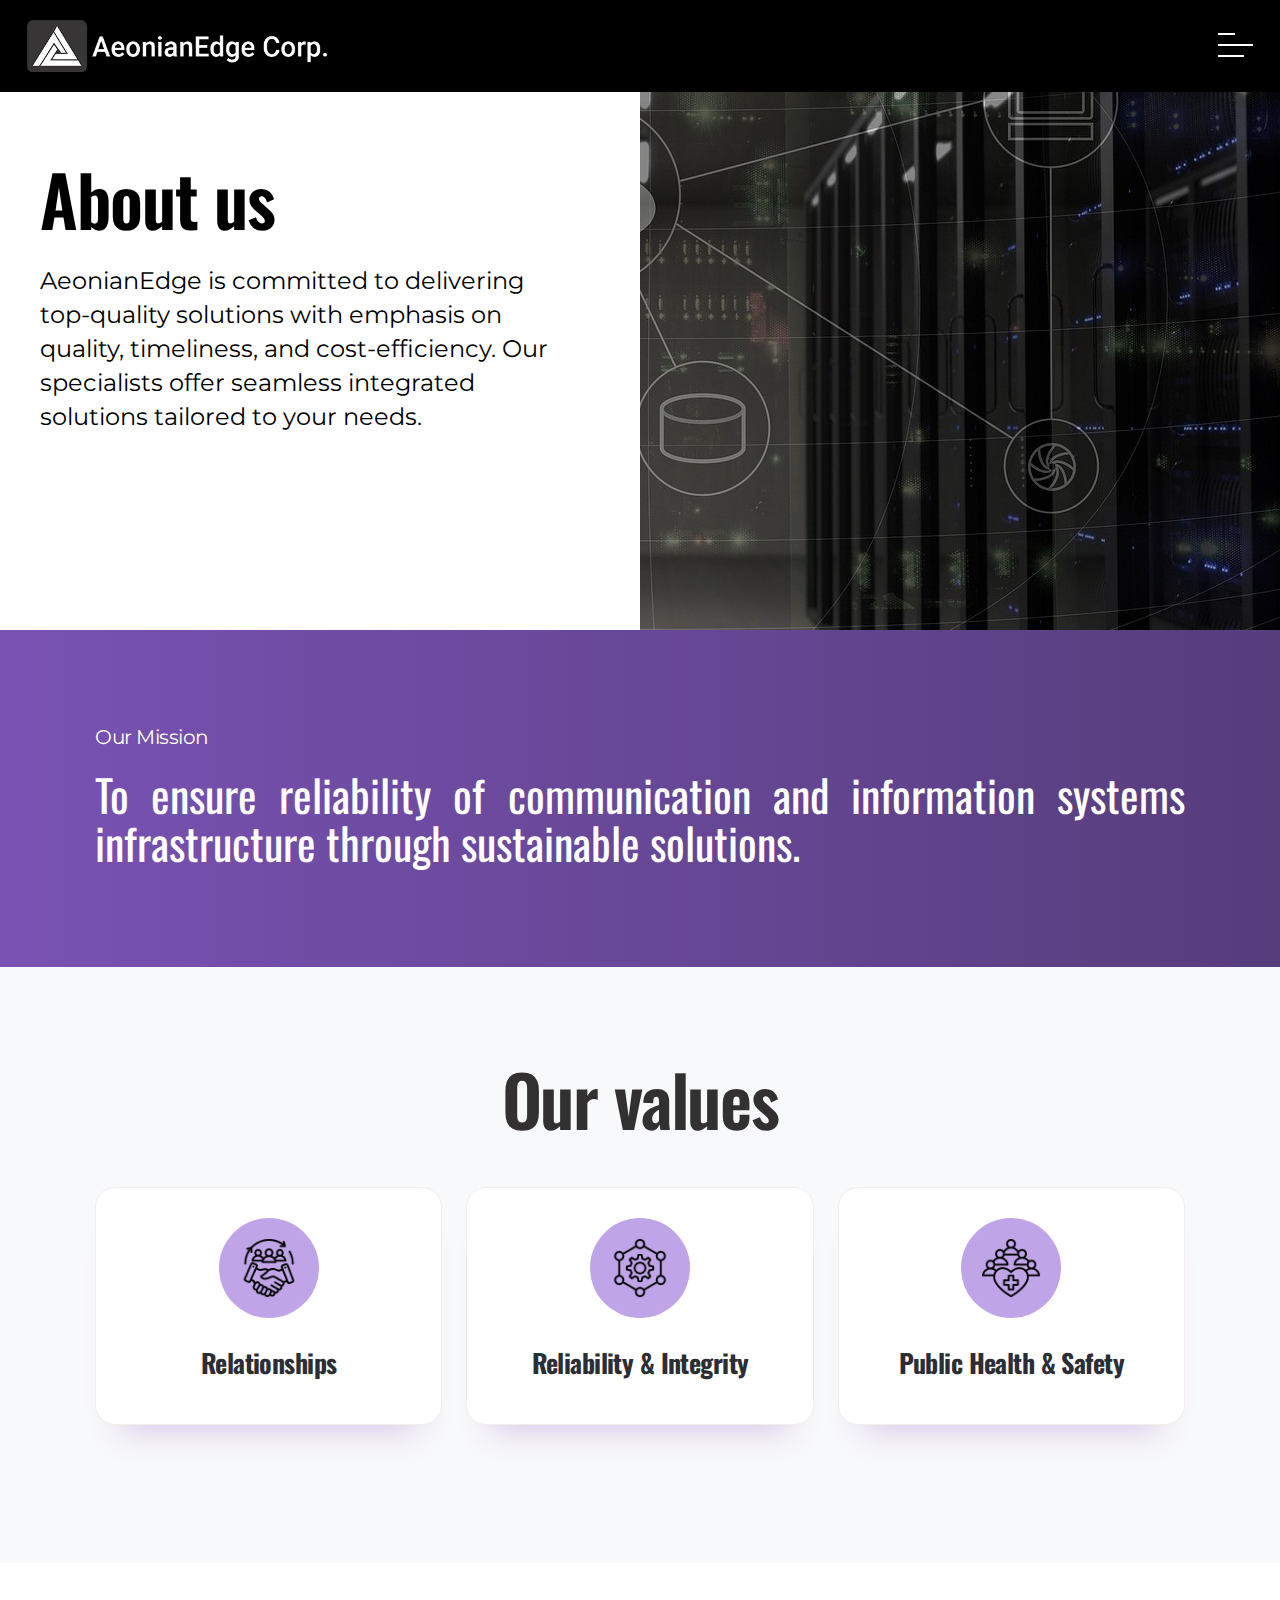
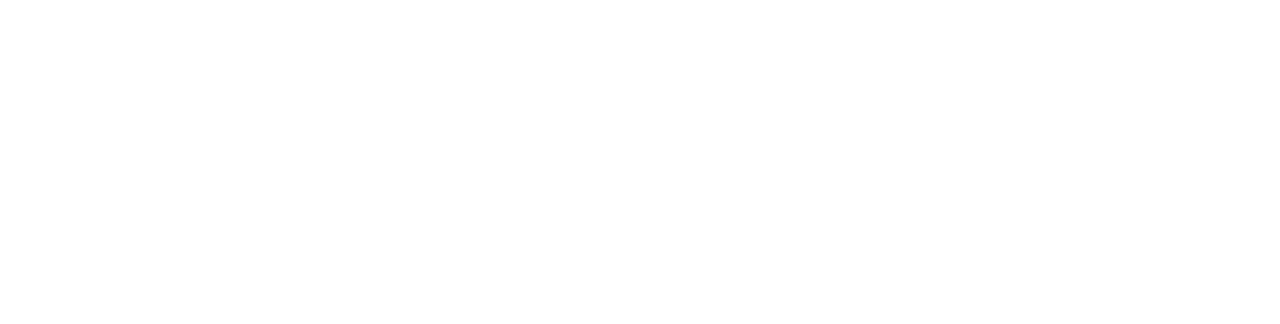
==== commit 0b8d96ff: "chnage" ====
--- a/aboutus.html
+++ b/aboutus.html
@@ -185,59 +185,47 @@
 
 <!-- Footer Section Start -->
 <footer class="main-footer wow fadeInUp">
-    <div class="container-fluid">
-        <div class="top-footer ">
-            <div class="d-flex justify-content-center">
-                <div class="">
+    <div class="container">
+        <div class="top-footer">
+            <div class="row">
+                <div class="col-md-6">
                     <div class="footer-logo">
                         <a href="index.html">
                             <img src="assets/img/logo.png" width="300" class="img-fluid">
                         </a>
                     </div>
                 </div>
-                <!-- <div class="col-md-6">
+                <div class="col-md-6">
                     <div class="footer-social">
                         <div class="footer-social-div d-flex gap-3 justify-content-end">
-                            <a href="https://www.linkedin.com/company/aeonianedge/"><i
-                                    class="fab fa-linkedin"></i></a>
-                        </div>
-                    </div>
-                </div> -->
+                            <a href="#"><i class="fab fa-linkedin"></i></a>
+                        </div>
+                    </div>
+                </div>
             </div>
         </div>
         <div class="bottom-footer">
             <div class="footer-link">
-                <div class="d-flex justify-content-center m-3">
-                    <div class="">
+                <div class="row">
+                    <div class="col-md-4">
                         <ul class="footer-link-ul">
                             <li><a href="careers.html">Careers</a></li>
                             <li><a href="contact.html">Contact Us</a></li>
                         </ul>
                     </div>
-
-                </div>
-                <div class="d-flex justify-content-center pb-65">
-                    <p class="text-white address-tag text-center text-md-end mt-2 mt-md-0">
-                        <i class="fas fa-map-marker-alt me-2"></i> 74 Hepscott Terrace, Toronto,
-                        Ontario, M1W 1E1
-                    </p>
-                </div>
-            </div>
-            <div class="bottom-term-div bottom-term-div-new">
-                <div>
-                    <div>
-                        <ul class="footer-link-ul d-flex justify-content-between align-items-center">
+                    <div class="col-md-8">
+                        <p class="text-white address-tag text-center text-md-end mt-2 mt-md-0">
+                            <i class="fas fa-map-marker-alt me-2"></i> 74 Hepscott Terrace, Toronto, Ontario, M1W 1E1
+                        </p>
+                    </div>
+                </div>
+            </div>
+            <div class="bottom-term-div">
+                <div class="row">
+                    <div class="col-md-12">
+                        <ul class="footer-link-ul">
                             <li>© aeonianedge 2024</li>
-                            <li>
-                                <div>
-                                    <div class="footer-social">
-                                        <div class="footer-social-div d-flex gap-3 justify-content-end">
-                                            <a href="https://www.linkedin.com/company/aeonianedge/"><i
-                                                    class="fab fa-linkedin"></i></a>
-                                        </div>
-                                    </div>
-                                </div>
-                            </li>
+
                         </ul>
                     </div>
 
--- a/assets/css/style.css
+++ b/assets/css/style.css
@@ -132,7 +132,7 @@
   }
 
   header {
-    background-color: transparent !important;
+    background-color: #000 !important;
     color: white;
     padding: 20px;
     position: fixed !important;
@@ -144,6 +144,10 @@
     border: 0 !important;
   }
 
+  .home-header {
+    background-color: transparent !important;
+  }
+
 
   @keyframes fadeIn {
     0% { opacity: 0; }
@@ -169,7 +173,7 @@
     /* background-color: #000000; */
 }
 .address-tag {
-    font-size: 20px;
+    /* font-size: 20px; */
 }
 
 .main-header .container a {
@@ -833,15 +837,12 @@
     display: block;
 }
 .main-footer {
-    padding: 70px 0 20px 0;
+    padding: 70px 0;
     background-color: #101216;
 }
 ul.footer-link-ul {
     display: flex;
     gap: 20px;
-}
-.pb-65 {
-    padding-bottom: 65px;
 }
 .footer-link-ul li {
     display: block;
@@ -849,9 +850,8 @@
     color: #ffffff;
     position: relative;
 }
-
 .footer-link-ul li::after {
-    content: '';
+    content: "";
     width: 3px;
     height: 3px;
     background-color: #fff;
@@ -878,13 +878,33 @@
 }
 .main-footer .bottom-footer {
     margin-top: 20px;
-    /* padding-top: 20px; */
-    /* border-top: solid 1px #fff; */
+    padding-top: 40px;
+    border-top: solid 1px #fff;
 }
 .bottom-term-div {
+    padding-top: 40px;
+}
+.footer-social-div a {
+    width: 50px;
+    height: 50px;
+    background-color: #fff;
+    color: #000000;
+    display: flex;
+    align-items: center;
+    justify-content: center;
+    border-radius: 50%;
+    font-size: 32px;
+    flex: 0 0 50px;
+}
+.footer-social-div a:hover {
+    background-color: var(--primary-color);
+    color: #ffffff;
+}
+
+/* .bottom-term-div {
     padding-top: 20px;
     border-top: solid 1px #816aa4 !important;
-}
+} */
 
 .bottom-term-div-new {
     width: 95%;
@@ -1469,7 +1489,7 @@
 }
 .page-banner-section .carousel-content {
     width: 50%;
-    background-color: #565656;
+    background-color: #fff;
     text-align: left;
     align-items: start;
 }
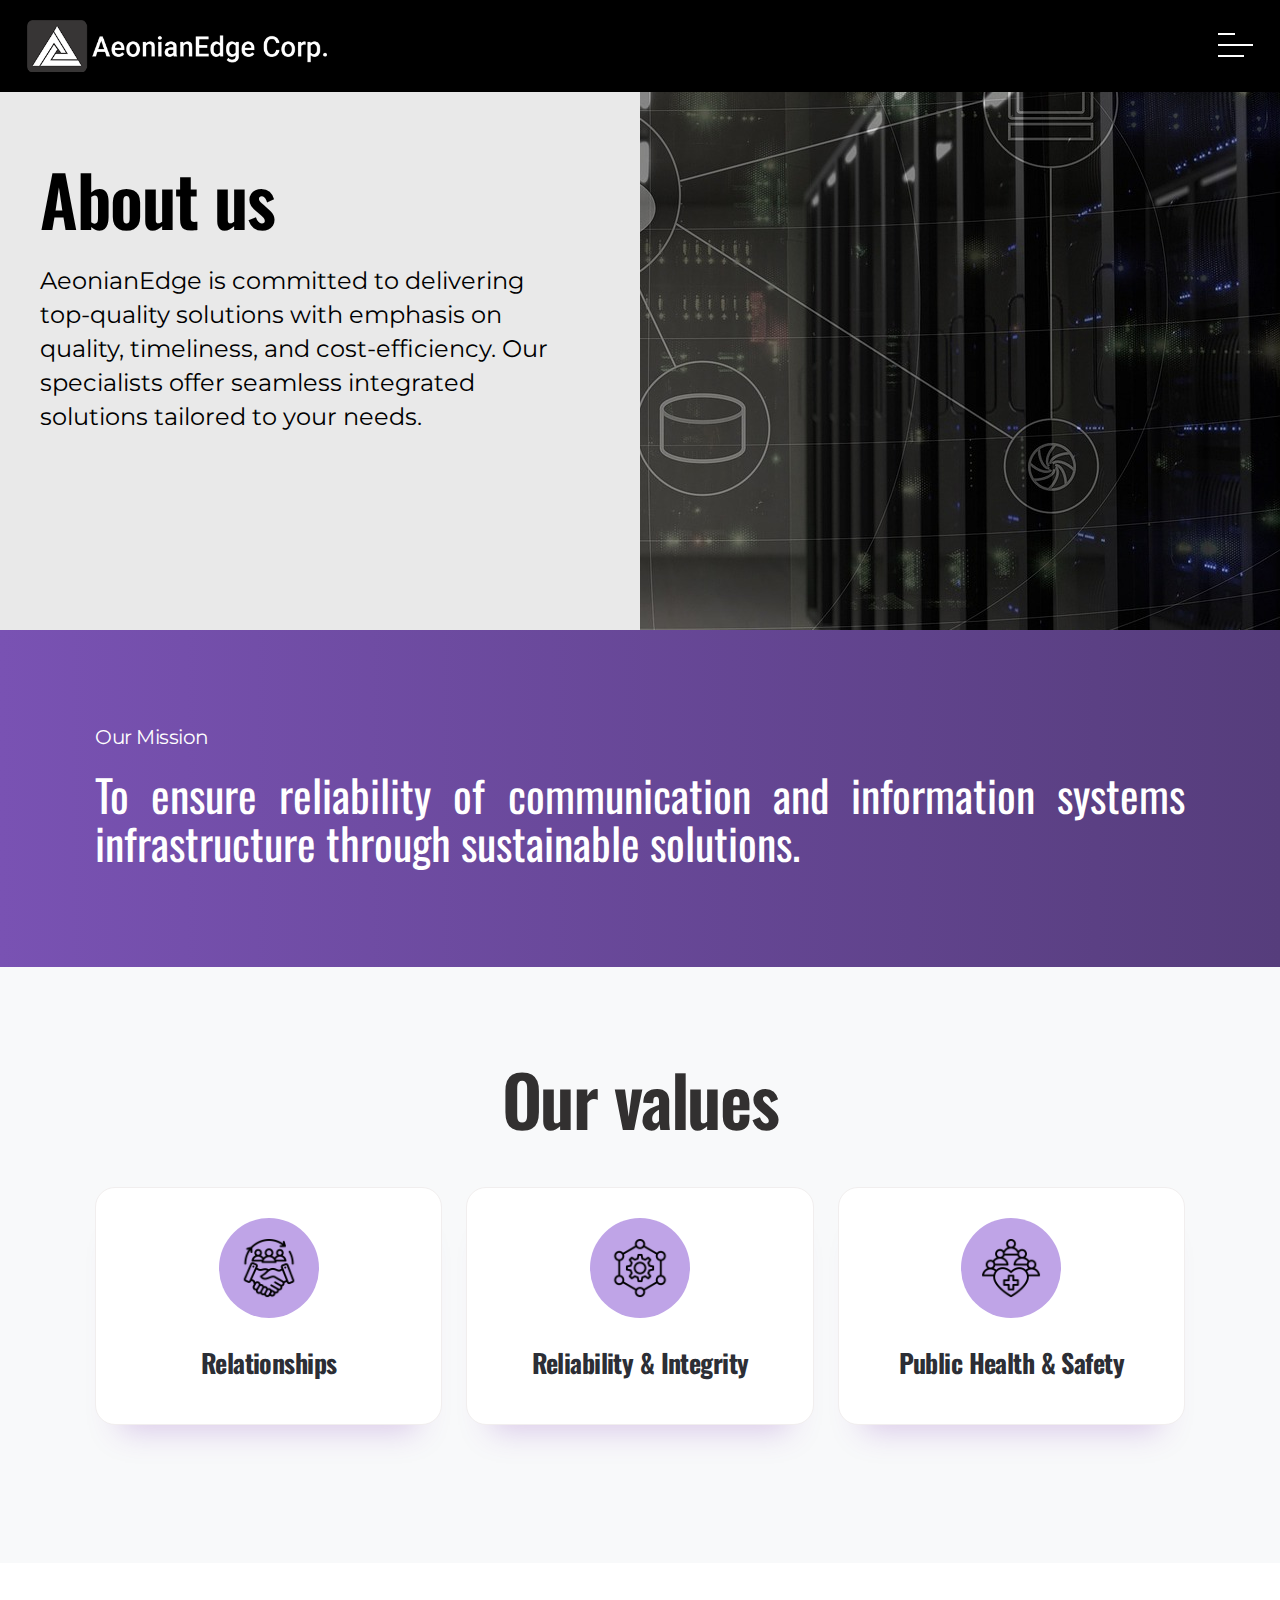
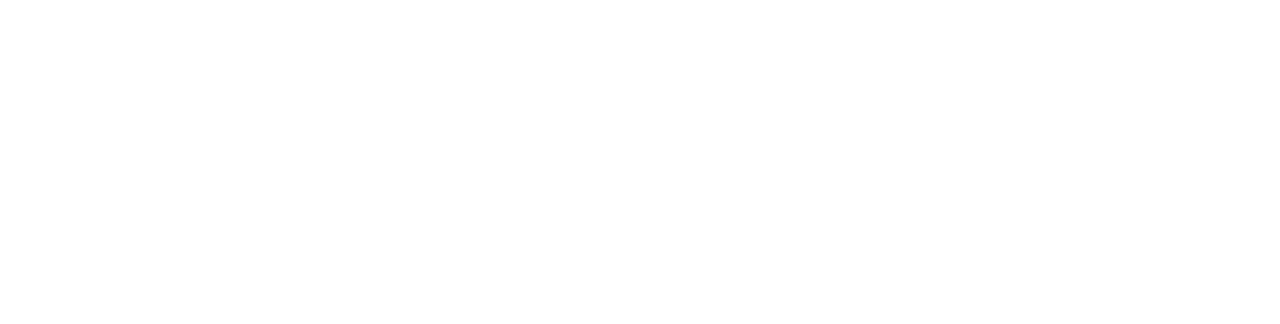
==== commit 03ecec18: "change" ====
--- a/aboutus.html
+++ b/aboutus.html
@@ -63,7 +63,7 @@
                 <li><a href="projects.html">Projects</a></li>
 
 
-                <li class="dropdown">
+                <!-- <li class="dropdown">
                     <a class="dropdown-toggle" type="button" id="dropdownMenuButton1" data-bs-toggle="dropdown" aria-expanded="false">
                         Sectors
                     </a>
@@ -72,7 +72,7 @@
                         <li><a class="dropdown-item" href="infrastructure.html">Infrastructure</a></li>
                         <li><a class="dropdown-item" href="project-management.html">Project Management</a></li>
                     </ul>
-                </li>
+                </li> -->
 
                 <li><a href="careers.html">Careers</a></li>
                 <li><a href="contact.html">Contact Us</a></li>
@@ -198,7 +198,8 @@
                 <div class="col-md-6">
                     <div class="footer-social">
                         <div class="footer-social-div d-flex gap-3 justify-content-end">
-                            <a href="#"><i class="fab fa-linkedin"></i></a>
+                            <a target="_blank" href="https://www.linkedin.com/company/aeonianedge"><i class="fab fa-linkedin"></i></a>
+
                         </div>
                     </div>
                 </div>
--- a/assets/css/style.css
+++ b/assets/css/style.css
@@ -1489,7 +1489,7 @@
 }
 .page-banner-section .carousel-content {
     width: 50%;
-    background-color: #fff;
+    background-color: #e9e9e9;
     text-align: left;
     align-items: start;
 }
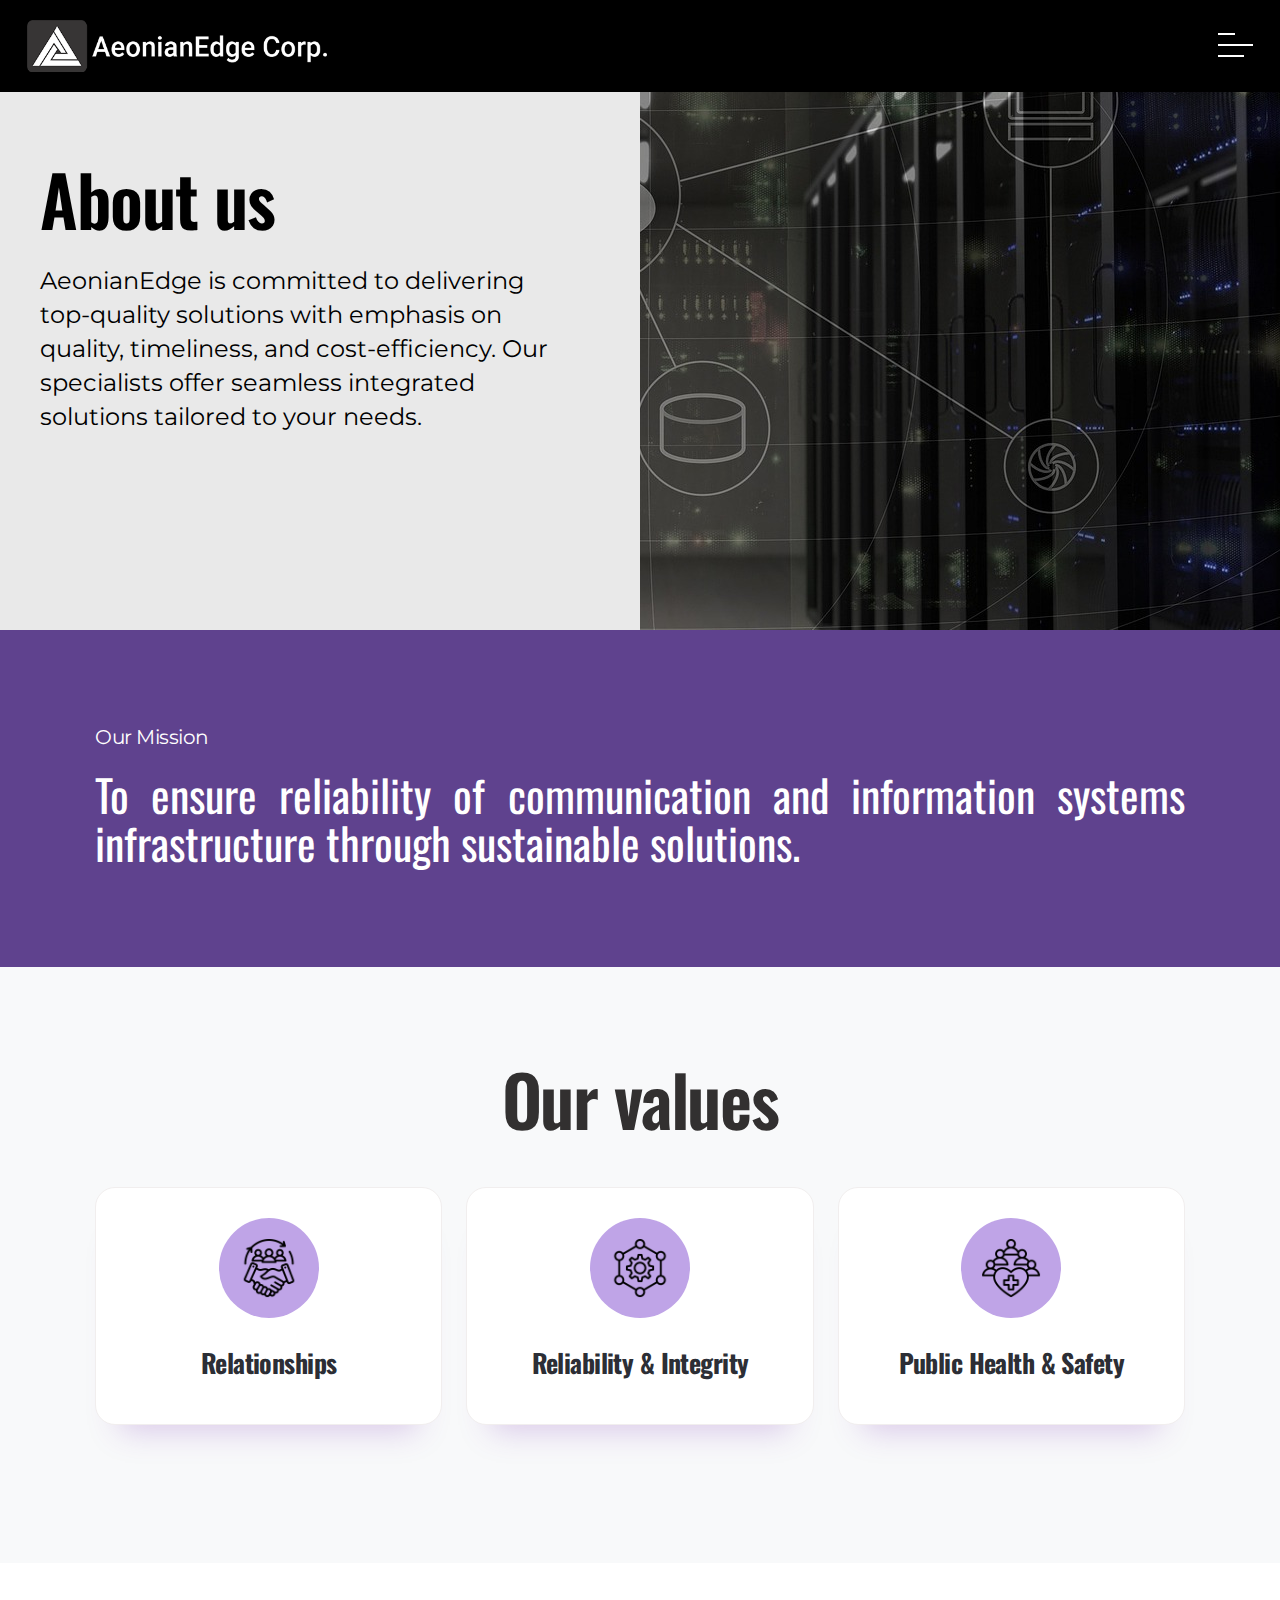
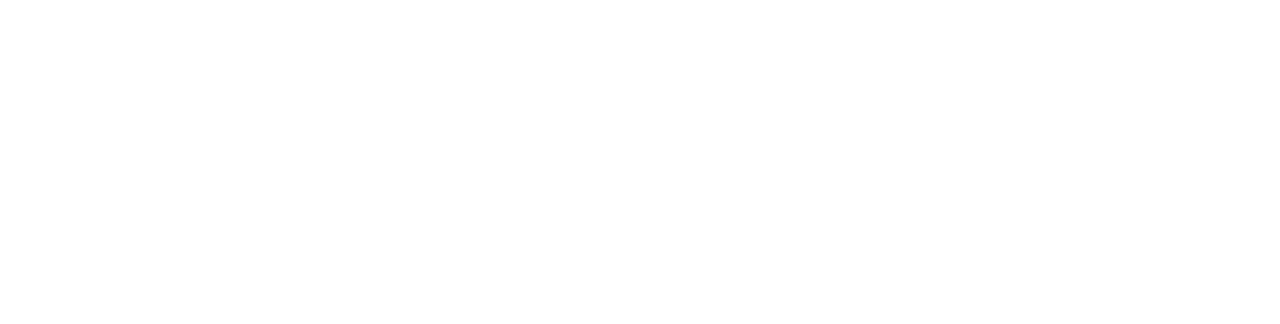
==== commit f813e94d: "changes" ====
--- a/aboutus.html
+++ b/aboutus.html
@@ -59,6 +59,8 @@
     <div class="overlay" id="overlay">
         <nav class="overlay-menu">
             <ul class="menu-ul">
+                <li><a href="index.html">Home</a></li>
+
                 <li><a class="active" href="aboutus.html">About us</a></li>
                 <li><a href="projects.html">Projects</a></li>
 
--- a/assets/css/style.css
+++ b/assets/css/style.css
@@ -26,7 +26,8 @@
     font-family: var(--secondart-font);
 }
 .primary-gradient {
-    background: linear-gradient(90deg,#7952b3 0%,#563d7c 100%);
+    /* background: linear-gradient(90deg,#7952b3 0%,#563d7c 100%); */
+    background: #5f428e;
 }
 .bg-light {
     background-color: var(--lightbg-color);
@@ -708,7 +709,7 @@
 
 .project-text h2 {
     margin-bottom: 16px;
-    min-height: 64px;
+    /* min-height: 64px; */
     font-size: 26px;
     letter-spacing: -1px;
 }
@@ -828,7 +829,7 @@
     background-color: #fff;
     padding: 15px;
     border-radius: 5px;
-    border: 1px solid #d9d9d9;
+    /* border: 1px solid #d9d9d9; */
     overflow: hidden;
 }
 .acc-img img {
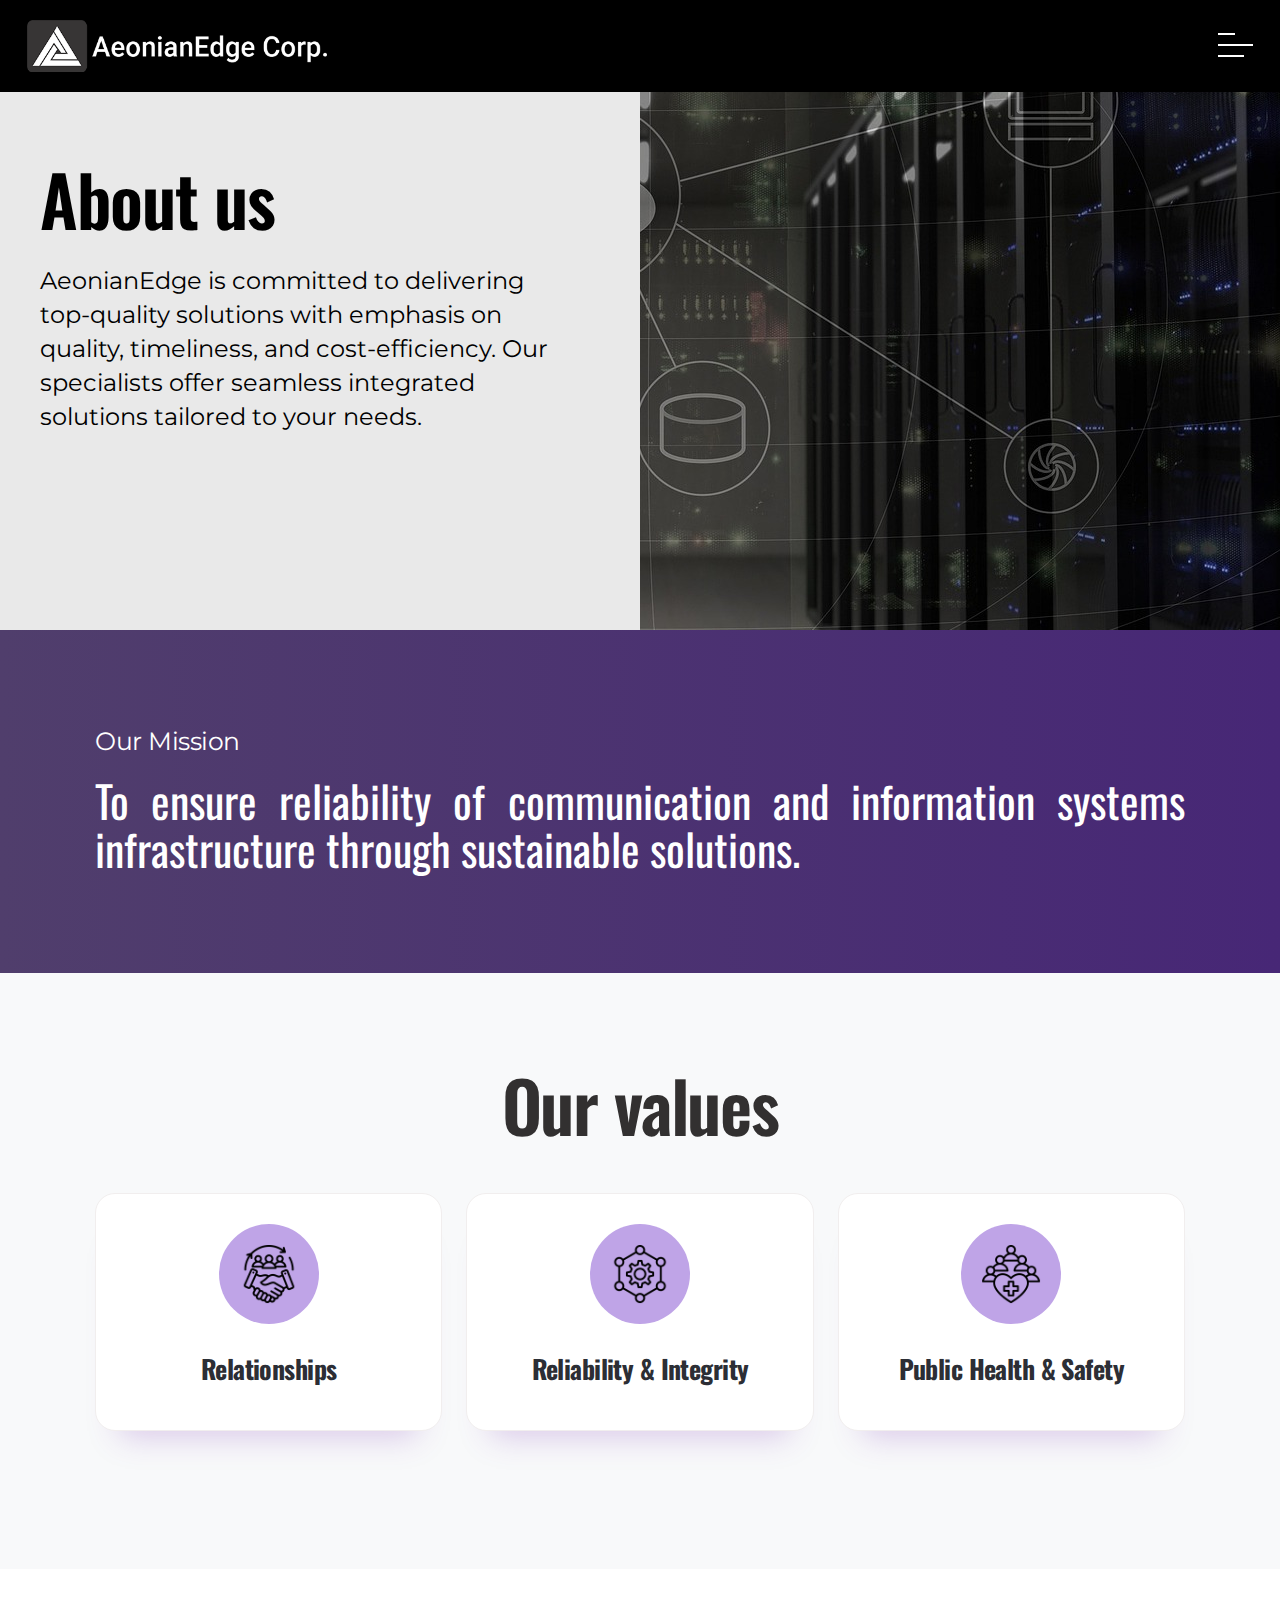
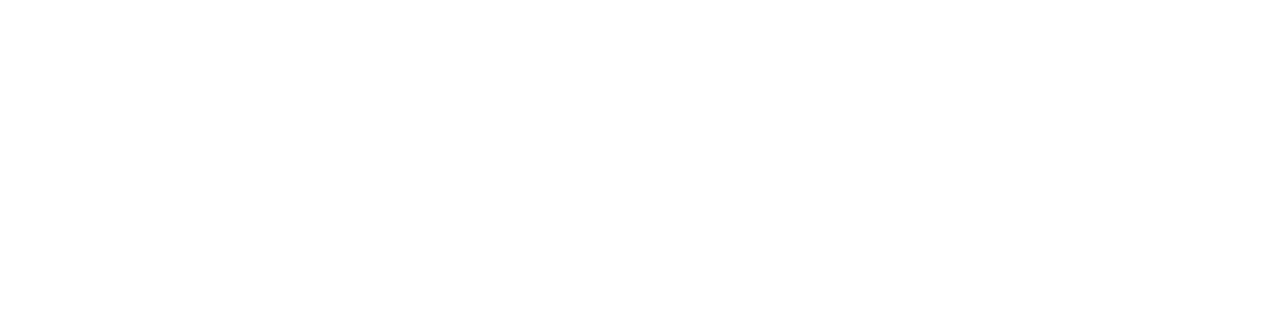
==== commit 5a69ed8b: "chnage" ====
--- a/aboutus.html
+++ b/aboutus.html
@@ -107,7 +107,7 @@
         <div class="row">
             <div class="col-md-12">
                 <div class="ops-content">
-                    <p class="text-white sub-title">Our Mission</p>
+                    <p class="text-white sub-title sub-title-new">Our Mission</p>
                     <h2 class="text-white">
                         To ensure reliability of communication and information systems infrastructure
                         through sustainable solutions.
--- a/assets/css/style.css
+++ b/assets/css/style.css
@@ -9,9 +9,10 @@
     --lightbg-color: #ececec;
     --primary-font: 'Montserrat', sans-serif;
     /*--secondart-font: 'Volkhov', serif;*/
-    --secondart-font: "Oswald", sans-serif;;
+    --secondart-font: "Oswald", sans-serif;
     /*--secondart-font: 'Inter', sans-serif;*/
     --section-gradient: linear-gradient(90deg,#0164A7 0%,#1C355E 100%);
+    /* --section-gradient: linear-gradient(90deg, #5f428e 0%, #3e2b5c 100%); */
 }
 
 body {
@@ -27,7 +28,8 @@
 }
 .primary-gradient {
     /* background: linear-gradient(90deg,#7952b3 0%,#563d7c 100%); */
-    background: #5f428e;
+    background: linear-gradient(90deg, #503e6c 0%, #472776 100%);
+    ;
 }
 .bg-light {
     background-color: var(--lightbg-color);
@@ -174,7 +176,7 @@
     /* background-color: #000000; */
 }
 .address-tag {
-    /* font-size: 20px; */
+    font-size: small;
 }
 
 .main-header .container a {
@@ -607,6 +609,12 @@
     letter-spacing: -.48px;
     margin-bottom: 20px;
 }
+
+.sub-title-new {
+    font-size: 25px !important;
+    font-weight: 400 !important;
+}
+
 .ops-content h2 {
     font-size: 44px;
     line-height: 48px;
@@ -631,7 +639,7 @@
 }
 .section-btn {
     background-color: var(--primary-color);
-    padding: 15px 15px;
+    padding: 13px 15px;
     border-radius: 5px;
 }
 .section-btn:hover {
@@ -847,7 +855,7 @@
 }
 .footer-link-ul li {
     display: block;
-    font-size: 14px;
+    font-size: small;
     color: #ffffff;
     position: relative;
 }
@@ -869,7 +877,7 @@
 }
 .footer-link-ul {
     color: #ffffff;
-    font-size: 14px;
+    font-size: small;
 }
 .footer-link-ul a {
     color: #ffffff;
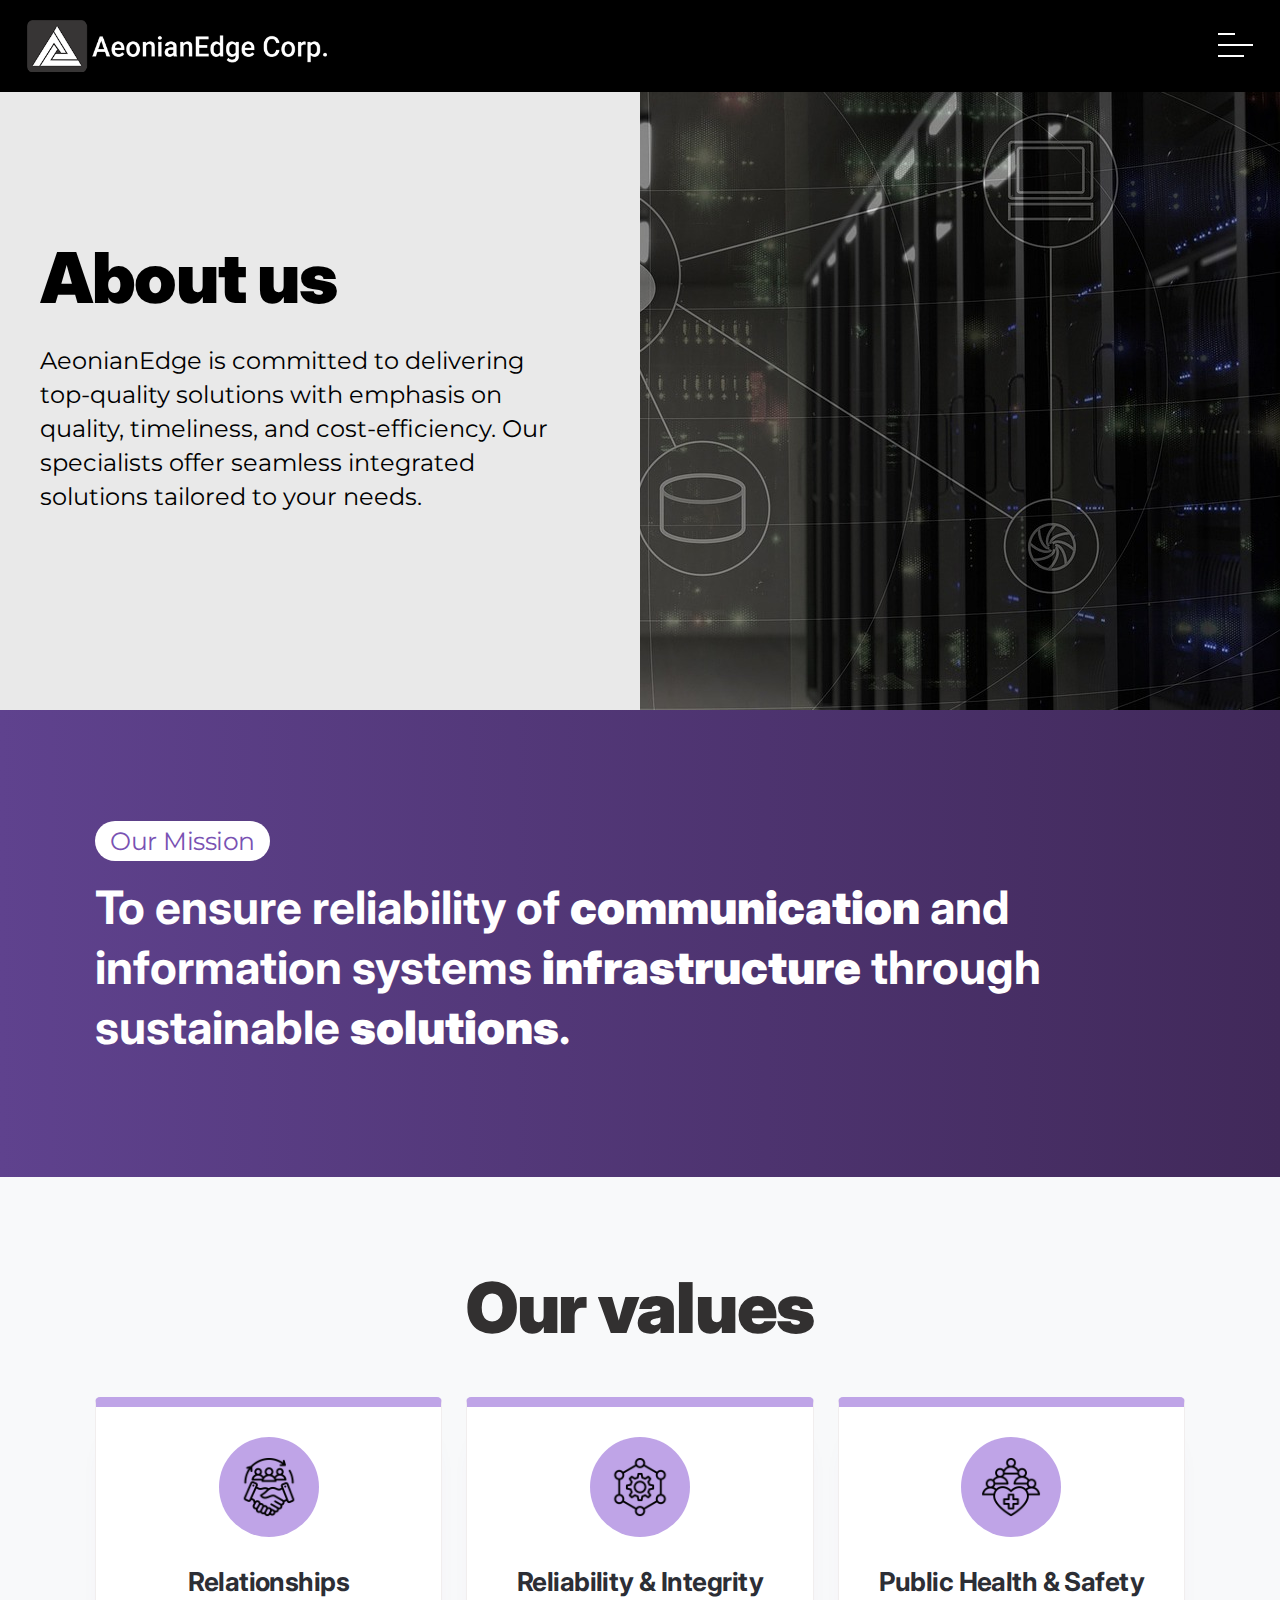
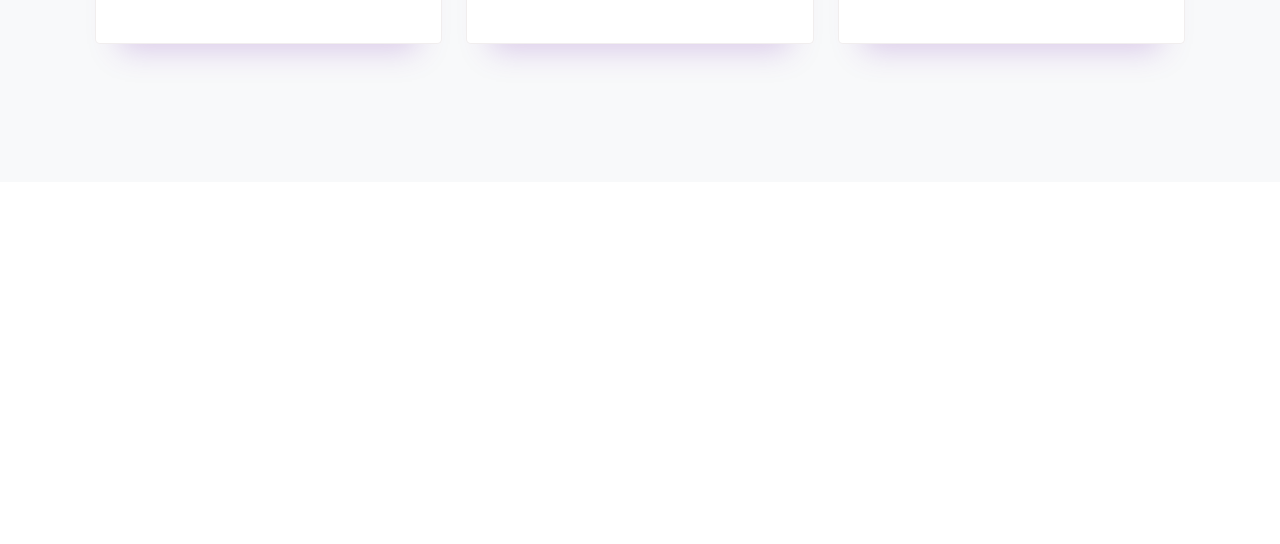
==== commit 931a20d4: "change" ====
--- a/aboutus.html
+++ b/aboutus.html
@@ -59,10 +59,10 @@
     <div class="overlay" id="overlay">
         <nav class="overlay-menu">
             <ul class="menu-ul">
-                <li><a href="index.html">Home</a></li>
-
-                <li><a class="active" href="aboutus.html">About us</a></li>
-                <li><a href="projects.html">Projects</a></li>
+                <li><a href="index.html"><i class="fas fa-home"></i> Home</a></li>
+
+                <li><a class="active" href="aboutus.html"><i class="fas fa-user"></i> About us</a></li>
+                <li><a href="projects.html"><i class="fas fa-tasks"></i> Projects</a></li>
 
 
                 <!-- <li class="dropdown">
@@ -76,8 +76,8 @@
                     </ul>
                 </li> -->
 
-                <li><a href="careers.html">Careers</a></li>
-                <li><a href="contact.html">Contact Us</a></li>
+                <li><a href="careers.html"><i class="fas fa-briefcase"></i>Careers</a></li>
+                <li><a href="contact.html"><i class="fas fa-phone-alt"></i>Contact Us</a></li>
             </ul>
         </nav>
     </div>
@@ -86,7 +86,7 @@
 
 <!-- About Banner Section Start -->
 <section class="banner-section page-banner-section">
-     <div class="carousel-div wow fadeIn" style="background-image: url('assets/img/aboutus.jpg'); background-position: center center">
+     <div class="carousel-div wow fadeIn" style="background-image: url('assets/img/aboutus-bg.jpg'); background-position: center center">
         <div class="carousel-content">
             <h1 class="text-white">
                 About us
@@ -107,10 +107,15 @@
         <div class="row">
             <div class="col-md-12">
                 <div class="ops-content">
-                    <p class="text-white sub-title sub-title-new">Our Mission</p>
-                    <h2 class="text-white">
-                        To ensure reliability of communication and information systems infrastructure
-                        through sustainable solutions.
+                    <p class="text-white sub-title sub-title-new wow fadeInDown">
+                        <span>Our Mission</span>
+                    </p>
+                    <h2 class="text-white wow fadeInUp">
+
+                        To ensure reliability of <span>communication</span> and information systems <span>infrastructure</span>
+                        through sustainable <span>solutions</span>.
+
+
                     </h2>
                 </div>
             </div>
--- a/assets/css/style.css
+++ b/assets/css/style.css
@@ -9,10 +9,10 @@
     --lightbg-color: #ececec;
     --primary-font: 'Montserrat', sans-serif;
     /*--secondart-font: 'Volkhov', serif;*/
-    --secondart-font: "Oswald", sans-serif;
-    /*--secondart-font: 'Inter', sans-serif;*/
-    --section-gradient: linear-gradient(90deg,#0164A7 0%,#1C355E 100%);
-    /* --section-gradient: linear-gradient(90deg, #5f428e 0%, #3e2b5c 100%); */
+    /*--secondart-font: "Oswald", sans-serif;*/
+    --secondart-font: 'Inter', sans-serif;
+    /* --section-gradient: linear-gradient(90deg,#0164A7 0%,#1C355E 100%); */
+    --section-gradient: linear-gradient(90deg, #5f428e 0%, #3e2b5c 100%);
 }
 
 body {
@@ -27,9 +27,12 @@
     font-family: var(--secondart-font);
 }
 .primary-gradient {
-    /* background: linear-gradient(90deg,#7952b3 0%,#563d7c 100%); */
-    background: linear-gradient(90deg, #503e6c 0%, #472776 100%);
-    ;
+    /*background: linear-gradient(90deg,#7952b3 0%,#573d7e 100%);*/
+    /* background: #5f428e; */
+    background: #5f428e;  /* fallback for old browsers */
+    background: -webkit-linear-gradient(to right, #5f428e, #41295a);  /* Chrome 10-25, Safari 5.1-6 */
+    background: linear-gradient(to right, #5f428e, #41295a); /* W3C, IE 10+/ Edge, Firefox 16+, Chrome 26+, Opera 12+, Safari 7+ */
+
 }
 .bg-light {
     background-color: var(--lightbg-color);
@@ -108,7 +111,7 @@
 h1, h2, h3, h4, h5, h6 {
     margin: 0;
     font-family: var(--secondart-font);
-    font-weight: 600!important;
+    font-weight: 900!important;
 }
 .hover:hover {
     color: var(--primary-color) !important;
@@ -418,6 +421,9 @@
     font-weight: 400;
     letter-spacing: -.5px;
     text-transform: uppercase;
+    display: flex;
+    gap: 20px;
+    align-items: center;
 }
 .main-header .overlay ul li a:hover {
     color: var(--primary-color);
@@ -616,20 +622,23 @@
 }
 
 .ops-content h2 {
-    font-size: 44px;
-    line-height: 48px;
+    font-size: 46px;
+    line-height: 60px;
     /* letter-spacing: -.94px; */
     margin-bottom: 20px;
-    font-weight: 400 !important;
-    text-align: justify;
-}
-
+    margin-top: 15px;
+    font-weight: 700 !important;
+    /* text-align: justify; */
+}
+.ops-content h2 span {
+    font-weight: 900 !important;
+}
 .py-70 {
     padding: 90px 0;
 }
 
 .our-purpose-section {
-    padding: 80px 0;
+    padding: 100px 0;
 }
 .title-h2 {
     font-size: 70px;
@@ -650,9 +659,11 @@
 }
 .project-card {
     position: relative;
-    height: 380px;
+    height: auto;
     border-radius: 5px;
     overflow: hidden;
+    height: 100%;
+    background-color: #191818;
 }
 a .project-card:hover .project-text h2 .custom-text-link {
     color: var(--primary-color)!important;
@@ -661,7 +672,7 @@
     color: var(--primary-color)!important;
 }
 .project-img {
-    height: 100%;
+    height: auto;
 }
 .project-img img{
     height: 100%;
@@ -690,7 +701,7 @@
 }
 
 .project-card .project-text {
-    position: absolute;
+    position: relative;
     bottom: 0;
     left: 0;
     width: 100%;
@@ -700,7 +711,7 @@
     -ms-transform: translateY(36px);
     transform: translateY(0);
     z-index: 200;
-    padding: 32px 32px 12px 32px;
+    padding: 32px 32px 30px 32px;
 }
 .project-card:hover .project-text {
     -webkit-transform: translateY(0);
@@ -746,8 +757,9 @@
     left: 0;
     right: 0;
     height: 100%;
-    /*background: -webkit-gradient(linear,left bottom,left top,color-stop(0,#000),to(transparent));*/
-    background: rgba(0,0,0,0.5);
+    /* background: -webkit-gradient(linear,left bottom,left top,color-stop(0,#000),to(transparent)); */
+    /* background: rgba(0,0,0,0.5); */
+    display: none;
 }
 .wwd-card {
     background-color: #ffffff;
@@ -952,8 +964,9 @@
     text-align: center;
     /* box-shadow: 0 0 4px 0 rgba(0,0,0,0.1); */
     box-shadow: 0 30px 30px -25px rgba(123, 51, 183, 0.25);
-    border-radius: 20px;
+    border-radius: 5px;
     border: 1px solid rgb(241, 238, 238);
+    border-top: 10px solid #bfa4e7;
 }
 
 .ovc-content p {
@@ -1136,9 +1149,9 @@
 .filter-link-ul .active {
     color: var(--primary-color);
 }
-.project-list-card {
+/*.project-list-card {
     height: 450px;
-}
+}*/
 .contact-list-div {
     display: flex;
     gap: 25px;
@@ -1574,6 +1587,19 @@
 .about-us-section {
     background-color: var(--dark-color);
 }
+.aboutus-content {
+    max-width: 500px;
+    padding-bottom: 30px;
+}
+.ops-content p span {
+    background-color: #fff;
+    color: var(--primary-color);
+    padding: 5px 15px;
+    border-radius: 30px;
+}
+.page-banner-section {
+    margin-top: 80px;
+}
 @media screen and (max-width: 1099px) {
     .carousel-content h1{
         font-size: 48px;
@@ -1635,9 +1661,7 @@
     .project-card .project-text {
         padding: 15px;
     }
-    .project-card {
-        height: 250px;
-    }
+
     .wwd-content h3 {
         font-size: 20px;
     }
@@ -1675,14 +1699,21 @@
     .banner-section .owl-theme .owl-dots {
         left: 8px;
     }
+    body {
+        padding-top: 70px;
+    }
+    body.home {
+        padding-top: 0;
+    }
+    .page-banner-section {
+        margin-top: 0;
+    }
 }
 @media screen and (max-width: 767px) {
     .project-card {
         margin-bottom: 40px;
     }
-    .project-card {
-        height: 380px;
-    }
+
     .wwd-icon {
         flex: 0 0 80px;
         max-width: 80px;
@@ -1785,6 +1816,15 @@
         gap: 20px;
         flex-wrap: wrap;
     }
-}
-
-
+    .contact-list-div {
+        margin-bottom: 40px;
+    }
+    .project-card {
+        height: auto;
+    }
+    .ops-content p span {
+        font-size: 18px;
+    }
+}
+
+
